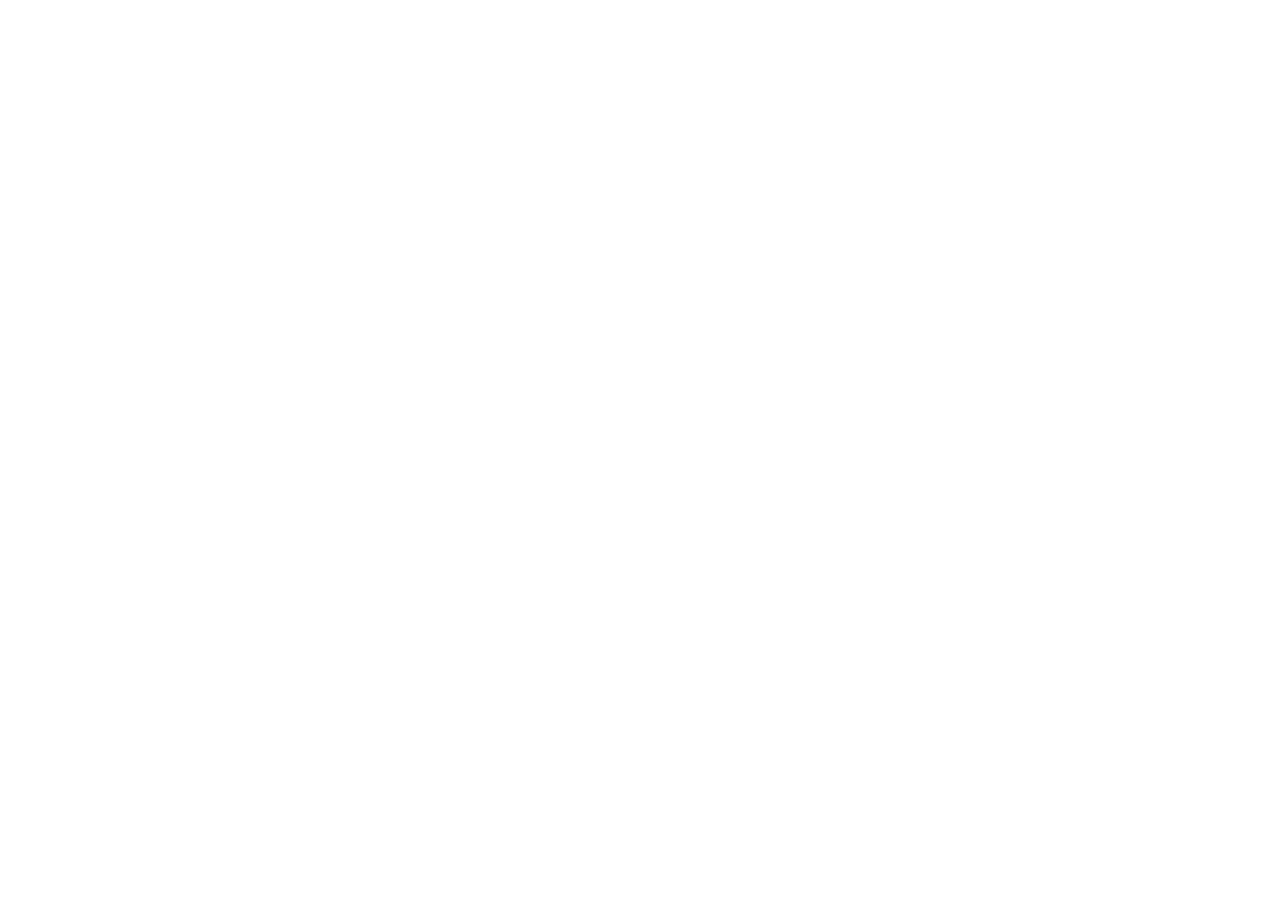
==== index.html @ ac4a97f0 "初始化" ====
<!DOCTYPE html>
<html lang="en">

<head>
    <meta charset="UTF-8">
    <meta name="viewport" content="width=device-width, initial-scale=1.0">
    <meta http-equiv="X-UA-Compatible" content="ie=edge">
    <title>Document</title>
</head>

<body>
</body>

</html>
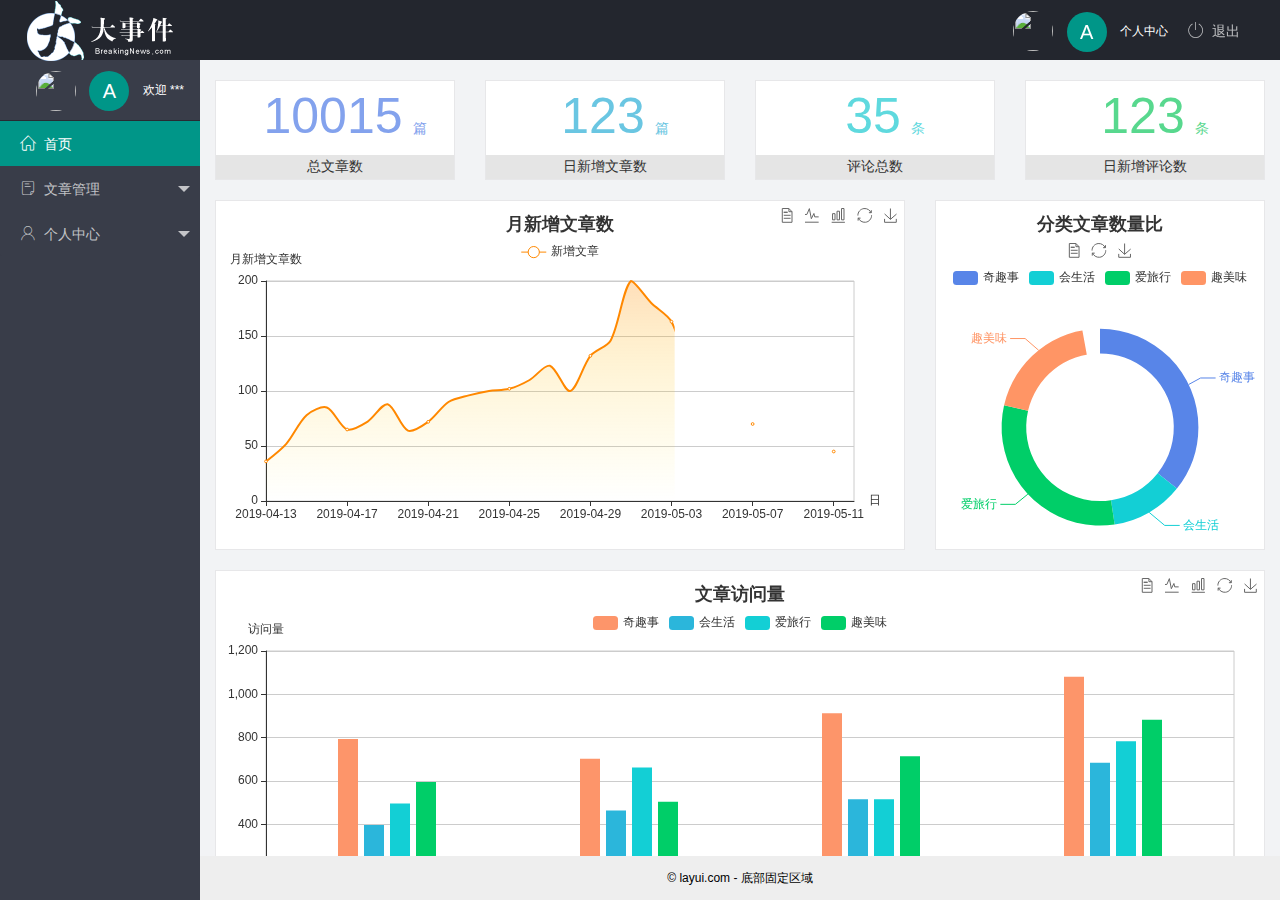
==== commit d8bd7981: "完成了首页开发" ====
--- a/index.html
+++ b/index.html
@@ -6,9 +6,89 @@
     <meta name="viewport" content="width=device-width, initial-scale=1.0">
     <meta http-equiv="X-UA-Compatible" content="ie=edge">
     <title>Document</title>
+    <!-- 导入 layui 的 css 文件 -->
+    <link rel="stylesheet" href="/assets/lib/layui/css/layui.css">
+    <!-- 导入第三方图标库 -->
+    <link rel="stylesheet" href="/assets/fonts/iconfont.css" />
+    <!-- 导入自己的 css 文件 -->
+    <link rel="stylesheet" href="/assets/css/index.css">
 </head>
 
-<body>
+<body class="layui-layout-body">
+    <div class="layui-layout layui-layout-admin">
+        <div class="layui-header">
+            <div class="layui-logo">
+                <img src="/assets/images/logo.png" alt="" />
+            </div>
+            <!-- 头部区域（可配合layui已有的水平导航） -->
+            <ul class="layui-nav layui-layout-right">
+                <li class="layui-nav-item">
+                    <div class="userinfo">
+                        <img src="http://t.cn/RCzsdCq" class="layui-nav-img" />
+                        <span class="text-avatar">A</span>
+                        个人中心
+                    </div>
+                    <dl class="layui-nav-child">
+                        <dd><a href="">基本资料</a></dd>
+                        <dd><a href="">更换头像</a></dd>
+                        <dd><a href="">重置密码</a></dd>
+                    </dl>
+                </li>
+                <li class="layui-nav-item">
+                    <a href="javascript:;" id="btnLogout"><span class="iconfont icon-tuichu"></span>退出</a>
+                </li>
+            </ul>
+        </div>
+        <div class="layui-side layui-bg-black">
+            <div class="layui-side-scroll">
+                <div class="userinfo">
+                    <img src="http://t.cn/RCzsdCq" class="layui-nav-img" />
+                    <span class="text-avatar">A</span>
+                    <span id="welcome">欢迎 ***</span>
+                </div>
+                <!-- 左侧导航区域（可配合layui已有的垂直导航） -->
+                <ul class="layui-nav layui-nav-tree" lay-filter="test" lay-shrink="all">
+                    <li class="layui-nav-item layui-this">
+                        <a class="" href="/home/dashboard.html" target="fm"><span
+                                class="iconfont icon-home"></span>首页</a>
+                    </li>
+                    <li class="layui-nav-item">
+                        <a class="" href="javascript:;"><span class="iconfont icon-16"></span>文章管理</a>
+                        <dl class="layui-nav-child">
+                            <dd><a href="javascript:;"><i class="layui-icon layui-icon-app"></i>文章类别</a> </dd>
+                            <dd><a href="javascript:;"><i class="layui-icon layui-icon-app"></i>文章列表</a> </dd>
+                            <dd><a href="javascript:;"><i class="layui-icon layui-icon-app"></i>发布文章</a> </dd>
+                        </dl>
+                    </li>
+                    <li class="layui-nav-item">
+                        <a href="javascript:;"><span class="iconfont icon-user"></span>个人中心</a>
+                        <dl class="layui-nav-child">
+                            <dd><a href="javascript:;"><i class="layui-icon layui-icon-app"></i>基本资料</a></dd>
+                            <dd><a href="javascript:;"><i class="layui-icon layui-icon-app"></i>更换头像</a></dd>
+                            <dd><a href="javascript:;"><i class="layui-icon layui-icon-app"></i>重置密码</a></dd>
+                        </dl>
+                    </li>
+                </ul>
+            </div>
+        </div>
+        <div class="layui-body">
+            <!-- 内容主体区域 -->
+            <iframe name="fm" src="/home/dashboard.html" frameborder="0"></iframe>
+        </div>
+        <div class="layui-footer">
+            <!-- 底部固定区域 -->
+            © layui.com - 底部固定区域
+        </div>
+    </div>
+
+    <!-- 导入 layui 的JS文件 -->
+    <script src="/assets/lib/layui/layui.all.js"></script>
+    <!-- 导入jquery -->
+    <script src="/assets/lib/jquery.js"></script>
+    <!-- 导入自己封装的baseAPI -->
+    <script src="/assets/js/baseAPI.js"></script>
+    <!-- 导入自己的 js文件 -->
+    <script src="/assets/js/index.js"></script>
 </body>
 
 </html>--- a/assets/lib/layui/css/layui.css
+++ b/assets/lib/layui/css/layui.css
@@ -0,0 +1,2 @@
+/** layui-v2.5.5 MIT License By https://www.layui.com */
+ .layui-inline,img{display:inline-block;vertical-align:middle}h1,h2,h3,h4,h5,h6{font-weight:400}.layui-edge,.layui-header,.layui-inline,.layui-main{position:relative}.layui-body,.layui-edge,.layui-elip{overflow:hidden}.layui-btn,.layui-edge,.layui-inline,img{vertical-align:middle}.layui-btn,.layui-disabled,.layui-icon,.layui-unselect{-moz-user-select:none;-webkit-user-select:none;-ms-user-select:none}.layui-elip,.layui-form-checkbox span,.layui-form-pane .layui-form-label{text-overflow:ellipsis;white-space:nowrap}.layui-breadcrumb,.layui-tree-btnGroup{visibility:hidden}blockquote,body,button,dd,div,dl,dt,form,h1,h2,h3,h4,h5,h6,input,li,ol,p,pre,td,textarea,th,ul{margin:0;padding:0;-webkit-tap-highlight-color:rgba(0,0,0,0)}a:active,a:hover{outline:0}img{border:none}li{list-style:none}table{border-collapse:collapse;border-spacing:0}h4,h5,h6{font-size:100%}button,input,optgroup,option,select,textarea{font-family:inherit;font-size:inherit;font-style:inherit;font-weight:inherit;outline:0}pre{white-space:pre-wrap;white-space:-moz-pre-wrap;white-space:-pre-wrap;white-space:-o-pre-wrap;word-wrap:break-word}body{line-height:24px;font:14px Helvetica Neue,Helvetica,PingFang SC,Tahoma,Arial,sans-serif}hr{height:1px;margin:10px 0;border:0;clear:both}a{color:#333;text-decoration:none}a:hover{color:#777}a cite{font-style:normal;*cursor:pointer}.layui-border-box,.layui-border-box *{box-sizing:border-box}.layui-box,.layui-box *{box-sizing:content-box}.layui-clear{clear:both;*zoom:1}.layui-clear:after{content:'\20';clear:both;*zoom:1;display:block;height:0}.layui-inline{*display:inline;*zoom:1}.layui-edge{display:inline-block;width:0;height:0;border-width:6px;border-style:dashed;border-color:transparent}.layui-edge-top{top:-4px;border-bottom-color:#999;border-bottom-style:solid}.layui-edge-right{border-left-color:#999;border-left-style:solid}.layui-edge-bottom{top:2px;border-top-color:#999;border-top-style:solid}.layui-edge-left{border-right-color:#999;border-right-style:solid}.layui-disabled,.layui-disabled:hover{color:#d2d2d2!important;cursor:not-allowed!important}.layui-circle{border-radius:100%}.layui-show{display:block!important}.layui-hide{display:none!important}@font-face{font-family:layui-icon;src:url(../font/iconfont.eot?v=250);src:url(../font/iconfont.eot?v=250#iefix) format('embedded-opentype'),url(../font/iconfont.woff2?v=250) format('woff2'),url(../font/iconfont.woff?v=250) format('woff'),url(../font/iconfont.ttf?v=250) format('truetype'),url(../font/iconfont.svg?v=250#layui-icon) format('svg')}.layui-icon{font-family:layui-icon!important;font-size:16px;font-style:normal;-webkit-font-smoothing:antialiased;-moz-osx-font-smoothing:grayscale}.layui-icon-reply-fill:before{content:"\e611"}.layui-icon-set-fill:before{content:"\e614"}.layui-icon-menu-fill:before{content:"\e60f"}.layui-icon-search:before{content:"\e615"}.layui-icon-share:before{content:"\e641"}.layui-icon-set-sm:before{content:"\e620"}.layui-icon-engine:before{content:"\e628"}.layui-icon-close:before{content:"\1006"}.layui-icon-close-fill:before{content:"\1007"}.layui-icon-chart-screen:before{content:"\e629"}.layui-icon-star:before{content:"\e600"}.layui-icon-circle-dot:before{content:"\e617"}.layui-icon-chat:before{content:"\e606"}.layui-icon-release:before{content:"\e609"}.layui-icon-list:before{content:"\e60a"}.layui-icon-chart:before{content:"\e62c"}.layui-icon-ok-circle:before{content:"\1005"}.layui-icon-layim-theme:before{content:"\e61b"}.layui-icon-table:before{content:"\e62d"}.layui-icon-right:before{content:"\e602"}.layui-icon-left:before{content:"\e603"}.layui-icon-cart-simple:before{content:"\e698"}.layui-icon-face-cry:before{content:"\e69c"}.layui-icon-face-smile:before{content:"\e6af"}.layui-icon-survey:before{content:"\e6b2"}.layui-icon-tree:before{content:"\e62e"}.layui-icon-upload-circle:before{content:"\e62f"}.layui-icon-add-circle:before{content:"\e61f"}.layui-icon-download-circle:before{content:"\e601"}.layui-icon-templeate-1:before{content:"\e630"}.layui-icon-util:before{content:"\e631"}.layui-icon-face-surprised:before{content:"\e664"}.layui-icon-edit:before{content:"\e642"}.layui-icon-speaker:before{content:"\e645"}.layui-icon-down:before{content:"\e61a"}.layui-icon-file:before{content:"\e621"}.layui-icon-layouts:before{content:"\e632"}.layui-icon-rate-half:before{content:"\e6c9"}.layui-icon-add-circle-fine:before{content:"\e608"}.layui-icon-prev-circle:before{content:"\e633"}.layui-icon-read:before{content:"\e705"}.layui-icon-404:before{content:"\e61c"}.layui-icon-carousel:before{content:"\e634"}.layui-icon-help:before{content:"\e607"}.layui-icon-code-circle:before{content:"\e635"}.layui-icon-water:before{content:"\e636"}.layui-icon-username:before{content:"\e66f"}.layui-icon-find-fill:before{content:"\e670"}.layui-icon-about:before{content:"\e60b"}.layui-icon-location:before{content:"\e715"}.layui-icon-up:before{content:"\e619"}.layui-icon-pause:before{content:"\e651"}.layui-icon-date:before{content:"\e637"}.layui-icon-layim-uploadfile:before{content:"\e61d"}.layui-icon-delete:before{content:"\e640"}.layui-icon-play:before{content:"\e652"}.layui-icon-top:before{content:"\e604"}.layui-icon-friends:before{content:"\e612"}.layui-icon-refresh-3:before{content:"\e9aa"}.layui-icon-ok:before{content:"\e605"}.layui-icon-layer:before{content:"\e638"}.layui-icon-face-smile-fine:before{content:"\e60c"}.layui-icon-dollar:before{content:"\e659"}.layui-icon-group:before{content:"\e613"}.layui-icon-layim-download:before{content:"\e61e"}.layui-icon-picture-fine:before{content:"\e60d"}.layui-icon-link:before{content:"\e64c"}.layui-icon-diamond:before{content:"\e735"}.layui-icon-log:before{content:"\e60e"}.layui-icon-rate-solid:before{content:"\e67a"}.layui-icon-fonts-del:before{content:"\e64f"}.layui-icon-unlink:before{content:"\e64d"}.layui-icon-fonts-clear:before{content:"\e639"}.layui-icon-triangle-r:before{content:"\e623"}.layui-icon-circle:before{content:"\e63f"}.layui-icon-radio:before{content:"\e643"}.layui-icon-align-center:before{content:"\e647"}.layui-icon-align-right:before{content:"\e648"}.layui-icon-align-left:before{content:"\e649"}.layui-icon-loading-1:before{content:"\e63e"}.layui-icon-return:before{content:"\e65c"}.layui-icon-fonts-strong:before{content:"\e62b"}.layui-icon-upload:before{content:"\e67c"}.layui-icon-dialogue:before{content:"\e63a"}.layui-icon-video:before{content:"\e6ed"}.layui-icon-headset:before{content:"\e6fc"}.layui-icon-cellphone-fine:before{content:"\e63b"}.layui-icon-add-1:before{content:"\e654"}.layui-icon-face-smile-b:before{content:"\e650"}.layui-icon-fonts-html:before{content:"\e64b"}.layui-icon-form:before{content:"\e63c"}.layui-icon-cart:before{content:"\e657"}.layui-icon-camera-fill:before{content:"\e65d"}.layui-icon-tabs:before{content:"\e62a"}.layui-icon-fonts-code:before{content:"\e64e"}.layui-icon-fire:before{content:"\e756"}.layui-icon-set:before{content:"\e716"}.layui-icon-fonts-u:before{content:"\e646"}.layui-icon-triangle-d:before{content:"\e625"}.layui-icon-tips:before{content:"\e702"}.layui-icon-picture:before{content:"\e64a"}.layui-icon-more-vertical:before{content:"\e671"}.layui-icon-flag:before{content:"\e66c"}.layui-icon-loading:before{content:"\e63d"}.layui-icon-fonts-i:before{content:"\e644"}.layui-icon-refresh-1:before{content:"\e666"}.layui-icon-rmb:before{content:"\e65e"}.layui-icon-home:before{content:"\e68e"}.layui-icon-user:before{content:"\e770"}.layui-icon-notice:before{content:"\e667"}.layui-icon-login-weibo:before{content:"\e675"}.layui-icon-voice:before{content:"\e688"}.layui-icon-upload-drag:before{content:"\e681"}.layui-icon-login-qq:before{content:"\e676"}.layui-icon-snowflake:before{content:"\e6b1"}.layui-icon-file-b:before{content:"\e655"}.layui-icon-template:before{content:"\e663"}.layui-icon-auz:before{content:"\e672"}.layui-icon-console:before{content:"\e665"}.layui-icon-app:before{content:"\e653"}.layui-icon-prev:before{content:"\e65a"}.layui-icon-website:before{content:"\e7ae"}.layui-icon-next:before{content:"\e65b"}.layui-icon-component:before{content:"\e857"}.layui-icon-more:before{content:"\e65f"}.layui-icon-login-wechat:before{content:"\e677"}.layui-icon-shrink-right:before{content:"\e668"}.layui-icon-spread-left:before{content:"\e66b"}.layui-icon-camera:before{content:"\e660"}.layui-icon-note:before{content:"\e66e"}.layui-icon-refresh:before{content:"\e669"}.layui-icon-female:before{content:"\e661"}.layui-icon-male:before{content:"\e662"}.layui-icon-password:before{content:"\e673"}.layui-icon-senior:before{content:"\e674"}.layui-icon-theme:before{content:"\e66a"}.layui-icon-tread:before{content:"\e6c5"}.layui-icon-praise:before{content:"\e6c6"}.layui-icon-star-fill:before{content:"\e658"}.layui-icon-rate:before{content:"\e67b"}.layui-icon-template-1:before{content:"\e656"}.layui-icon-vercode:before{content:"\e679"}.layui-icon-cellphone:before{content:"\e678"}.layui-icon-screen-full:before{content:"\e622"}.layui-icon-screen-restore:before{content:"\e758"}.layui-icon-cols:before{content:"\e610"}.layui-icon-export:before{content:"\e67d"}.layui-icon-print:before{content:"\e66d"}.layui-icon-slider:before{content:"\e714"}.layui-icon-addition:before{content:"\e624"}.layui-icon-subtraction:before{content:"\e67e"}.layui-icon-service:before{content:"\e626"}.layui-icon-transfer:before{content:"\e691"}.layui-main{width:1140px;margin:0 auto}.layui-header{z-index:1000;height:60px}.layui-header a:hover{transition:all .5s;-webkit-transition:all .5s}.layui-side{position:fixed;left:0;top:0;bottom:0;z-index:999;width:200px;overflow-x:hidden}.layui-side-scroll{position:relative;width:220px;height:100%;overflow-x:hidden}.layui-body{position:absolute;left:200px;right:0;top:0;bottom:0;z-index:998;width:auto;overflow-y:auto;box-sizing:border-box}.layui-layout-body{overflow:hidden}.layui-layout-admin .layui-header{background-color:#23262E}.layui-layout-admin .layui-side{top:60px;width:200px;overflow-x:hidden}.layui-layout-admin .layui-body{position:fixed;top:60px;bottom:44px}.layui-layout-admin .layui-main{width:auto;margin:0 15px}.layui-layout-admin .layui-footer{position:fixed;left:200px;right:0;bottom:0;height:44px;line-height:44px;padding:0 15px;background-color:#eee}.layui-layout-admin .layui-logo{position:absolute;left:0;top:0;width:200px;height:100%;line-height:60px;text-align:center;color:#009688;font-size:16px}.layui-layout-admin .layui-header .layui-nav{background:0 0}.layui-layout-left{position:absolute!important;left:200px;top:0}.layui-layout-right{position:absolute!important;right:0;top:0}.layui-container{position:relative;margin:0 auto;padding:0 15px;box-sizing:border-box}.layui-fluid{position:relative;margin:0 auto;padding:0 15px}.layui-row:after,.layui-row:before{content:'';display:block;clear:both}.layui-col-lg1,.layui-col-lg10,.layui-col-lg11,.layui-col-lg12,.layui-col-lg2,.layui-col-lg3,.layui-col-lg4,.layui-col-lg5,.layui-col-lg6,.layui-col-lg7,.layui-col-lg8,.layui-col-lg9,.layui-col-md1,.layui-col-md10,.layui-col-md11,.layui-col-md12,.layui-col-md2,.layui-col-md3,.layui-col-md4,.layui-col-md5,.layui-col-md6,.layui-col-md7,.layui-col-md8,.layui-col-md9,.layui-col-sm1,.layui-col-sm10,.layui-col-sm11,.layui-col-sm12,.layui-col-sm2,.layui-col-sm3,.layui-col-sm4,.layui-col-sm5,.layui-col-sm6,.layui-col-sm7,.layui-col-sm8,.layui-col-sm9,.layui-col-xs1,.layui-col-xs10,.layui-col-xs11,.layui-col-xs12,.layui-col-xs2,.layui-col-xs3,.layui-col-xs4,.layui-col-xs5,.layui-col-xs6,.layui-col-xs7,.layui-col-xs8,.layui-col-xs9{position:relative;display:block;box-sizing:border-box}.layui-col-xs1,.layui-col-xs10,.layui-col-xs11,.layui-col-xs12,.layui-col-xs2,.layui-col-xs3,.layui-col-xs4,.layui-col-xs5,.layui-col-xs6,.layui-col-xs7,.layui-col-xs8,.layui-col-xs9{float:left}.layui-col-xs1{width:8.33333333%}.layui-col-xs2{width:16.66666667%}.layui-col-xs3{width:25%}.layui-col-xs4{width:33.33333333%}.layui-col-xs5{width:41.66666667%}.layui-col-xs6{width:50%}.layui-col-xs7{width:58.33333333%}.layui-col-xs8{width:66.66666667%}.layui-col-xs9{width:75%}.layui-col-xs10{width:83.33333333%}.layui-col-xs11{width:91.66666667%}.layui-col-xs12{width:100%}.layui-col-xs-offset1{margin-left:8.33333333%}.layui-col-xs-offset2{margin-left:16.66666667%}.layui-col-xs-offset3{margin-left:25%}.layui-col-xs-offset4{margin-left:33.33333333%}.layui-col-xs-offset5{margin-left:41.66666667%}.layui-col-xs-offset6{margin-left:50%}.layui-col-xs-offset7{margin-left:58.33333333%}.layui-col-xs-offset8{margin-left:66.66666667%}.layui-col-xs-offset9{margin-left:75%}.layui-col-xs-offset10{margin-left:83.33333333%}.layui-col-xs-offset11{margin-left:91.66666667%}.layui-col-xs-offset12{margin-left:100%}@media screen and (max-width:768px){.layui-hide-xs{display:none!important}.layui-show-xs-block{display:block!important}.layui-show-xs-inline{display:inline!important}.layui-show-xs-inline-block{display:inline-block!important}}@media screen and (min-width:768px){.layui-container{width:750px}.layui-hide-sm{display:none!important}.layui-show-sm-block{display:block!important}.layui-show-sm-inline{display:inline!important}.layui-show-sm-inline-block{display:inline-block!important}.layui-col-sm1,.layui-col-sm10,.layui-col-sm11,.layui-col-sm12,.layui-col-sm2,.layui-col-sm3,.layui-col-sm4,.layui-col-sm5,.layui-col-sm6,.layui-col-sm7,.layui-col-sm8,.layui-col-sm9{float:left}.layui-col-sm1{width:8.33333333%}.layui-col-sm2{width:16.66666667%}.layui-col-sm3{width:25%}.layui-col-sm4{width:33.33333333%}.layui-col-sm5{width:41.66666667%}.layui-col-sm6{width:50%}.layui-col-sm7{width:58.33333333%}.layui-col-sm8{width:66.66666667%}.layui-col-sm9{width:75%}.layui-col-sm10{width:83.33333333%}.layui-col-sm11{width:91.66666667%}.layui-col-sm12{width:100%}.layui-col-sm-offset1{margin-left:8.33333333%}.layui-col-sm-offset2{margin-left:16.66666667%}.layui-col-sm-offset3{margin-left:25%}.layui-col-sm-offset4{margin-left:33.33333333%}.layui-col-sm-offset5{margin-left:41.66666667%}.layui-col-sm-offset6{margin-left:50%}.layui-col-sm-offset7{margin-left:58.33333333%}.layui-col-sm-offset8{margin-left:66.66666667%}.layui-col-sm-offset9{margin-left:75%}.layui-col-sm-offset10{margin-left:83.33333333%}.layui-col-sm-offset11{margin-left:91.66666667%}.layui-col-sm-offset12{margin-left:100%}}@media screen and (min-width:992px){.layui-container{width:970px}.layui-hide-md{display:none!important}.layui-show-md-block{display:block!important}.layui-show-md-inline{display:inline!important}.layui-show-md-inline-block{display:inline-block!important}.layui-col-md1,.layui-col-md10,.layui-col-md11,.layui-col-md12,.layui-col-md2,.layui-col-md3,.layui-col-md4,.layui-col-md5,.layui-col-md6,.layui-col-md7,.layui-col-md8,.layui-col-md9{float:left}.layui-col-md1{width:8.33333333%}.layui-col-md2{width:16.66666667%}.layui-col-md3{width:25%}.layui-col-md4{width:33.33333333%}.layui-col-md5{width:41.66666667%}.layui-col-md6{width:50%}.layui-col-md7{width:58.33333333%}.layui-col-md8{width:66.66666667%}.layui-col-md9{width:75%}.layui-col-md10{width:83.33333333%}.layui-col-md11{width:91.66666667%}.layui-col-md12{width:100%}.layui-col-md-offset1{margin-left:8.33333333%}.layui-col-md-offset2{margin-left:16.66666667%}.layui-col-md-offset3{margin-left:25%}.layui-col-md-offset4{margin-left:33.33333333%}.layui-col-md-offset5{margin-left:41.66666667%}.layui-col-md-offset6{margin-left:50%}.layui-col-md-offset7{margin-left:58.33333333%}.layui-col-md-offset8{margin-left:66.66666667%}.layui-col-md-offset9{margin-left:75%}.layui-col-md-offset10{margin-left:83.33333333%}.layui-col-md-offset11{margin-left:91.66666667%}.layui-col-md-offset12{margin-left:100%}}@media screen and (min-width:1200px){.layui-container{width:1170px}.layui-hide-lg{display:none!important}.layui-show-lg-block{display:block!important}.layui-show-lg-inline{display:inline!important}.layui-show-lg-inline-block{display:inline-block!important}.layui-col-lg1,.layui-col-lg10,.layui-col-lg11,.layui-col-lg12,.layui-col-lg2,.layui-col-lg3,.layui-col-lg4,.layui-col-lg5,.layui-col-lg6,.layui-col-lg7,.layui-col-lg8,.layui-col-lg9{float:left}.layui-col-lg1{width:8.33333333%}.layui-col-lg2{width:16.66666667%}.layui-col-lg3{width:25%}.layui-col-lg4{width:33.33333333%}.layui-col-lg5{width:41.66666667%}.layui-col-lg6{width:50%}.layui-col-lg7{width:58.33333333%}.layui-col-lg8{width:66.66666667%}.layui-col-lg9{width:75%}.layui-col-lg10{width:83.33333333%}.layui-col-lg11{width:91.66666667%}.layui-col-lg12{width:100%}.layui-col-lg-offset1{margin-left:8.33333333%}.layui-col-lg-offset2{margin-left:16.66666667%}.layui-col-lg-offset3{margin-left:25%}.layui-col-lg-offset4{margin-left:33.33333333%}.layui-col-lg-offset5{margin-left:41.66666667%}.layui-col-lg-offset6{margin-left:50%}.layui-col-lg-offset7{margin-left:58.33333333%}.layui-col-lg-offset8{margin-left:66.66666667%}.layui-col-lg-offset9{margin-left:75%}.layui-col-lg-offset10{margin-left:83.33333333%}.layui-col-lg-offset11{margin-left:91.66666667%}.layui-col-lg-offset12{margin-left:100%}}.layui-col-space1{margin:-.5px}.layui-col-space1>*{padding:.5px}.layui-col-space3{margin:-1.5px}.layui-col-space3>*{padding:1.5px}.layui-col-space5{margin:-2.5px}.layui-col-space5>*{padding:2.5px}.layui-col-space8{margin:-3.5px}.layui-col-space8>*{padding:3.5px}.layui-col-space10{margin:-5px}.layui-col-space10>*{padding:5px}.layui-col-space12{margin:-6px}.layui-col-space12>*{padding:6px}.layui-col-space15{margin:-7.5px}.layui-col-space15>*{padding:7.5px}.layui-col-space18{margin:-9px}.layui-col-space18>*{padding:9px}.layui-col-space20{margin:-10px}.layui-col-space20>*{padding:10px}.layui-col-space22{margin:-11px}.layui-col-space22>*{padding:11px}.layui-col-space25{margin:-12.5px}.layui-col-space25>*{padding:12.5px}.layui-col-space30{margin:-15px}.layui-col-space30>*{padding:15px}.layui-btn,.layui-input,.layui-select,.layui-textarea,.layui-upload-button{outline:0;-webkit-appearance:none;transition:all .3s;-webkit-transition:all .3s;box-sizing:border-box}.layui-elem-quote{margin-bottom:10px;padding:15px;line-height:22px;border-left:5px solid #009688;border-radius:0 2px 2px 0;background-color:#f2f2f2}.layui-quote-nm{border-style:solid;border-width:1px 1px 1px 5px;background:0 0}.layui-elem-field{margin-bottom:10px;padding:0;border-width:1px;border-style:solid}.layui-elem-field legend{margin-left:20px;padding:0 10px;font-size:20px;font-weight:300}.layui-field-title{margin:10px 0 20px;border-width:1px 0 0}.layui-field-box{padding:10px 15px}.layui-field-title .layui-field-box{padding:10px 0}.layui-progress{position:relative;height:6px;border-radius:20px;background-color:#e2e2e2}.layui-progress-bar{position:absolute;left:0;top:0;width:0;max-width:100%;height:6px;border-radius:20px;text-align:right;background-color:#5FB878;transition:all .3s;-webkit-transition:all .3s}.layui-progress-big,.layui-progress-big .layui-progress-bar{height:18px;line-height:18px}.layui-progress-text{position:relative;top:-20px;line-height:18px;font-size:12px;color:#666}.layui-progress-big .layui-progress-text{position:static;padding:0 10px;color:#fff}.layui-collapse{border-width:1px;border-style:solid;border-radius:2px}.layui-colla-content,.layui-colla-item{border-top-width:1px;border-top-style:solid}.layui-colla-item:first-child{border-top:none}.layui-colla-title{position:relative;height:42px;line-height:42px;padding:0 15px 0 35px;color:#333;background-color:#f2f2f2;cursor:pointer;font-size:14px;overflow:hidden}.layui-colla-content{display:none;padding:10px 15px;line-height:22px;color:#666}.layui-colla-icon{position:absolute;left:15px;top:0;font-size:14px}.layui-card{margin-bottom:15px;border-radius:2px;background-color:#fff;box-shadow:0 1px 2px 0 rgba(0,0,0,.05)}.layui-card:last-child{margin-bottom:0}.layui-card-header{position:relative;height:42px;line-height:42px;padding:0 15px;border-bottom:1px solid #f6f6f6;color:#333;border-radius:2px 2px 0 0;font-size:14px}.layui-bg-black,.layui-bg-blue,.layui-bg-cyan,.layui-bg-green,.layui-bg-orange,.layui-bg-red{color:#fff!important}.layui-card-body{position:relative;padding:10px 15px;line-height:24px}.layui-card-body[pad15]{padding:15px}.layui-card-body[pad20]{padding:20px}.layui-card-body .layui-table{margin:5px 0}.layui-card .layui-tab{margin:0}.layui-panel-window{position:relative;padding:15px;border-radius:0;border-top:5px solid #E6E6E6;background-color:#fff}.layui-auxiliar-moving{position:fixed;left:0;right:0;top:0;bottom:0;width:100%;height:100%;background:0 0;z-index:9999999999}.layui-form-label,.layui-form-mid,.layui-form-select,.layui-input-block,.layui-input-inline,.layui-textarea{position:relative}.layui-bg-red{background-color:#FF5722!important}.layui-bg-orange{background-color:#FFB800!important}.layui-bg-green{background-color:#009688!important}.layui-bg-cyan{background-color:#2F4056!important}.layui-bg-blue{background-color:#1E9FFF!important}.layui-bg-black{background-color:#393D49!important}.layui-bg-gray{background-color:#eee!important;color:#666!important}.layui-badge-rim,.layui-colla-content,.layui-colla-item,.layui-collapse,.layui-elem-field,.layui-form-pane .layui-form-item[pane],.layui-form-pane .layui-form-label,.layui-input,.layui-layedit,.layui-layedit-tool,.layui-quote-nm,.layui-select,.layui-tab-bar,.layui-tab-card,.layui-tab-title,.layui-tab-title .layui-this:after,.layui-textarea{border-color:#e6e6e6}.layui-timeline-item:before,hr{background-color:#e6e6e6}.layui-text{line-height:22px;font-size:14px;color:#666}.layui-text h1,.layui-text h2,.layui-text h3{font-weight:500;color:#333}.layui-text h1{font-size:30px}.layui-text h2{font-size:24px}.layui-text h3{font-size:18px}.layui-text a:not(.layui-btn){color:#01AAED}.layui-text a:not(.layui-btn):hover{text-decoration:underline}.layui-text ul{padding:5px 0 5px 15px}.layui-text ul li{margin-top:5px;list-style-type:disc}.layui-text em,.layui-word-aux{color:#999!important;padding:0 5px!important}.layui-btn{display:inline-block;height:38px;line-height:38px;padding:0 18px;background-color:#009688;color:#fff;white-space:nowrap;text-align:center;font-size:14px;border:none;border-radius:2px;cursor:pointer}.layui-btn:hover{opacity:.8;filter:alpha(opacity=80);color:#fff}.layui-btn:active{opacity:1;filter:alpha(opacity=100)}.layui-btn+.layui-btn{margin-left:10px}.layui-btn-container{font-size:0}.layui-btn-container .layui-btn{margin-right:10px;margin-bottom:10px}.layui-btn-container .layui-btn+.layui-btn{margin-left:0}.layui-table .layui-btn-container .layui-btn{margin-bottom:9px}.layui-btn-radius{border-radius:100px}.layui-btn .layui-icon{margin-right:3px;font-size:18px;vertical-align:bottom;vertical-align:middle\9}.layui-btn-primary{border:1px solid #C9C9C9;background-color:#fff;color:#555}.layui-btn-primary:hover{border-color:#009688;color:#333}.layui-btn-normal{background-color:#1E9FFF}.layui-btn-warm{background-color:#FFB800}.layui-btn-danger{background-color:#FF5722}.layui-btn-checked{background-color:#5FB878}.layui-btn-disabled,.layui-btn-disabled:active,.layui-btn-disabled:hover{border:1px solid #e6e6e6;background-color:#FBFBFB;color:#C9C9C9;cursor:not-allowed;opacity:1}.layui-btn-lg{height:44px;line-height:44px;padding:0 25px;font-size:16px}.layui-btn-sm{height:30px;line-height:30px;padding:0 10px;font-size:12px}.layui-btn-sm i{font-size:16px!important}.layui-btn-xs{height:22px;line-height:22px;padding:0 5px;font-size:12px}.layui-btn-xs i{font-size:14px!important}.layui-btn-group{display:inline-block;vertical-align:middle;font-size:0}.layui-btn-group .layui-btn{margin-left:0!important;margin-right:0!important;border-left:1px solid rgba(255,255,255,.5);border-radius:0}.layui-btn-group .layui-btn-primary{border-left:none}.layui-btn-group .layui-btn-primary:hover{border-color:#C9C9C9;color:#009688}.layui-btn-group .layui-btn:first-child{border-left:none;border-radius:2px 0 0 2px}.layui-btn-group .layui-btn-primary:first-child{border-left:1px solid #c9c9c9}.layui-btn-group .layui-btn:last-child{border-radius:0 2px 2px 0}.layui-btn-group .layui-btn+.layui-btn{margin-left:0}.layui-btn-group+.layui-btn-group{margin-left:10px}.layui-btn-fluid{width:100%}.layui-input,.layui-select,.layui-textarea{height:38px;line-height:1.3;line-height:38px\9;border-width:1px;border-style:solid;background-color:#fff;border-radius:2px}.layui-input::-webkit-input-placeholder,.layui-select::-webkit-input-placeholder,.layui-textarea::-webkit-input-placeholder{line-height:1.3}.layui-input,.layui-textarea{display:block;width:100%;padding-left:10px}.layui-input:hover,.layui-textarea:hover{border-color:#D2D2D2!important}.layui-input:focus,.layui-textarea:focus{border-color:#C9C9C9!important}.layui-textarea{min-height:100px;height:auto;line-height:20px;padding:6px 10px;resize:vertical}.layui-select{padding:0 10px}.layui-form input[type=checkbox],.layui-form input[type=radio],.layui-form select{display:none}.layui-form [lay-ignore]{display:initial}.layui-form-item{margin-bottom:15px;clear:both;*zoom:1}.layui-form-item:after{content:'\20';clear:both;*zoom:1;display:block;height:0}.layui-form-label{float:left;display:block;padding:9px 15px;width:80px;font-weight:400;line-height:20px;text-align:right}.layui-form-label-col{display:block;float:none;padding:9px 0;line-height:20px;text-align:left}.layui-form-item .layui-inline{margin-bottom:5px;margin-right:10px}.layui-input-block{margin-left:110px;min-height:36px}.layui-input-inline{display:inline-block;vertical-align:middle}.layui-form-item .layui-input-inline{float:left;width:190px;margin-right:10px}.layui-form-text .layui-input-inline{width:auto}.layui-form-mid{float:left;display:block;padding:9px 0!important;line-height:20px;margin-right:10px}.layui-form-danger+.layui-form-select .layui-input,.layui-form-danger:focus{border-color:#FF5722!important}.layui-form-select .layui-input{padding-right:30px;cursor:pointer}.layui-form-select .layui-edge{position:absolute;right:10px;top:50%;margin-top:-3px;cursor:pointer;border-width:6px;border-top-color:#c2c2c2;border-top-style:solid;transition:all .3s;-webkit-transition:all .3s}.layui-form-select dl{display:none;position:absolute;left:0;top:42px;padding:5px 0;z-index:899;min-width:100%;border:1px solid #d2d2d2;max-height:300px;overflow-y:auto;background-color:#fff;border-radius:2px;box-shadow:0 2px 4px rgba(0,0,0,.12);box-sizing:border-box}.layui-form-select dl dd,.layui-form-select dl dt{padding:0 10px;line-height:36px;white-space:nowrap;overflow:hidden;text-overflow:ellipsis}.layui-form-select dl dt{font-size:12px;color:#999}.layui-form-select dl dd{cursor:pointer}.layui-form-select dl dd:hover{background-color:#f2f2f2;-webkit-transition:.5s all;transition:.5s all}.layui-form-select .layui-select-group dd{padding-left:20px}.layui-form-select dl dd.layui-select-tips{padding-left:10px!important;color:#999}.layui-form-select dl dd.layui-this{background-color:#5FB878;color:#fff}.layui-form-checkbox,.layui-form-select dl dd.layui-disabled{background-color:#fff}.layui-form-selected dl{display:block}.layui-form-checkbox,.layui-form-checkbox *,.layui-form-switch{display:inline-block;vertical-align:middle}.layui-form-selected .layui-edge{margin-top:-9px;-webkit-transform:rotate(180deg);transform:rotate(180deg);margin-top:-3px\9}:root .layui-form-selected .layui-edge{margin-top:-9px\0/IE9}.layui-form-selectup dl{top:auto;bottom:42px}.layui-select-none{margin:5px 0;text-align:center;color:#999}.layui-select-disabled .layui-disabled{border-color:#eee!important}.layui-select-disabled .layui-edge{border-top-color:#d2d2d2}.layui-form-checkbox{position:relative;height:30px;line-height:30px;margin-right:10px;padding-right:30px;cursor:pointer;font-size:0;-webkit-transition:.1s linear;transition:.1s linear;box-sizing:border-box}.layui-form-checkbox span{padding:0 10px;height:100%;font-size:14px;border-radius:2px 0 0 2px;background-color:#d2d2d2;color:#fff;overflow:hidden}.layui-form-checkbox:hover span{background-color:#c2c2c2}.layui-form-checkbox i{position:absolute;right:0;top:0;width:30px;height:28px;border:1px solid #d2d2d2;border-left:none;border-radius:0 2px 2px 0;color:#fff;font-size:20px;text-align:center}.layui-form-checkbox:hover i{border-color:#c2c2c2;color:#c2c2c2}.layui-form-checked,.layui-form-checked:hover{border-color:#5FB878}.layui-form-checked span,.layui-form-checked:hover span{background-color:#5FB878}.layui-form-checked i,.layui-form-checked:hover i{color:#5FB878}.layui-form-item .layui-form-checkbox{margin-top:4px}.layui-form-checkbox[lay-skin=primary]{height:auto!important;line-height:normal!important;min-width:18px;min-height:18px;border:none!important;margin-right:0;padding-left:28px;padding-right:0;background:0 0}.layui-form-checkbox[lay-skin=primary] span{padding-left:0;padding-right:15px;line-height:18px;background:0 0;color:#666}.layui-form-checkbox[lay-skin=primary] i{right:auto;left:0;width:16px;height:16px;line-height:16px;border:1px solid #d2d2d2;font-size:12px;border-radius:2px;background-color:#fff;-webkit-transition:.1s linear;transition:.1s linear}.layui-form-checkbox[lay-skin=primary]:hover i{border-color:#5FB878;color:#fff}.layui-form-checked[lay-skin=primary] i{border-color:#5FB878!important;background-color:#5FB878;color:#fff}.layui-checkbox-disbaled[lay-skin=primary] span{background:0 0!important;color:#c2c2c2}.layui-checkbox-disbaled[lay-skin=primary]:hover i{border-color:#d2d2d2}.layui-form-item .layui-form-checkbox[lay-skin=primary]{margin-top:10px}.layui-form-switch{position:relative;height:22px;line-height:22px;min-width:35px;padding:0 5px;margin-top:8px;border:1px solid #d2d2d2;border-radius:20px;cursor:pointer;background-color:#fff;-webkit-transition:.1s linear;transition:.1s linear}.layui-form-switch i{position:absolute;left:5px;top:3px;width:16px;height:16px;border-radius:20px;background-color:#d2d2d2;-webkit-transition:.1s linear;transition:.1s linear}.layui-form-switch em{position:relative;top:0;width:25px;margin-left:21px;padding:0!important;text-align:center!important;color:#999!important;font-style:normal!important;font-size:12px}.layui-form-onswitch{border-color:#5FB878;background-color:#5FB878}.layui-checkbox-disbaled,.layui-checkbox-disbaled i{border-color:#e2e2e2!important}.layui-form-onswitch i{left:100%;margin-left:-21px;background-color:#fff}.layui-form-onswitch em{margin-left:5px;margin-right:21px;color:#fff!important}.layui-checkbox-disbaled span{background-color:#e2e2e2!important}.layui-checkbox-disbaled:hover i{color:#fff!important}[lay-radio]{display:none}.layui-form-radio,.layui-form-radio *{display:inline-block;vertical-align:middle}.layui-form-radio{line-height:28px;margin:6px 10px 0 0;padding-right:10px;cursor:pointer;font-size:0}.layui-form-radio *{font-size:14px}.layui-form-radio>i{margin-right:8px;font-size:22px;color:#c2c2c2}.layui-form-radio>i:hover,.layui-form-radioed>i{color:#5FB878}.layui-radio-disbaled>i{color:#e2e2e2!important}.layui-form-pane .layui-form-label{width:110px;padding:8px 15px;height:38px;line-height:20px;border-width:1px;border-style:solid;border-radius:2px 0 0 2px;text-align:center;background-color:#FBFBFB;overflow:hidden;box-sizing:border-box}.layui-form-pane .layui-input-inline{margin-left:-1px}.layui-form-pane .layui-input-block{margin-left:110px;left:-1px}.layui-form-pane .layui-input{border-radius:0 2px 2px 0}.layui-form-pane .layui-form-text .layui-form-label{float:none;width:100%;border-radius:2px;box-sizing:border-box;text-align:left}.layui-form-pane .layui-form-text .layui-input-inline{display:block;margin:0;top:-1px;clear:both}.layui-form-pane .layui-form-text .layui-input-block{margin:0;left:0;top:-1px}.layui-form-pane .layui-form-text .layui-textarea{min-height:100px;border-radius:0 0 2px 2px}.layui-form-pane .layui-form-checkbox{margin:4px 0 4px 10px}.layui-form-pane .layui-form-radio,.layui-form-pane .layui-form-switch{margin-top:6px;margin-left:10px}.layui-form-pane .layui-form-item[pane]{position:relative;border-width:1px;border-style:solid}.layui-form-pane .layui-form-item[pane] .layui-form-label{position:absolute;left:0;top:0;height:100%;border-width:0 1px 0 0}.layui-form-pane .layui-form-item[pane] .layui-input-inline{margin-left:110px}@media screen and (max-width:450px){.layui-form-item .layui-form-label{text-overflow:ellipsis;overflow:hidden;white-space:nowrap}.layui-form-item .layui-inline{display:block;margin-right:0;margin-bottom:20px;clear:both}.layui-form-item .layui-inline:after{content:'\20';clear:both;display:block;height:0}.layui-form-item .layui-input-inline{display:block;float:none;left:-3px;width:auto;margin:0 0 10px 112px}.layui-form-item .layui-input-inline+.layui-form-mid{margin-left:110px;top:-5px;padding:0}.layui-form-item .layui-form-checkbox{margin-right:5px;margin-bottom:5px}}.layui-layedit{border-width:1px;border-style:solid;border-radius:2px}.layui-layedit-tool{padding:3px 5px;border-bottom-width:1px;border-bottom-style:solid;font-size:0}.layedit-tool-fixed{position:fixed;top:0;border-top:1px solid #e2e2e2}.layui-layedit-tool .layedit-tool-mid,.layui-layedit-tool .layui-icon{display:inline-block;vertical-align:middle;text-align:center;font-size:14px}.layui-layedit-tool .layui-icon{position:relative;width:32px;height:30px;line-height:30px;margin:3px 5px;color:#777;cursor:pointer;border-radius:2px}.layui-layedit-tool .layui-icon:hover{color:#393D49}.layui-layedit-tool .layui-icon:active{color:#000}.layui-layedit-tool .layedit-tool-active{background-color:#e2e2e2;color:#000}.layui-layedit-tool .layui-disabled,.layui-layedit-tool .layui-disabled:hover{color:#d2d2d2;cursor:not-allowed}.layui-layedit-tool .layedit-tool-mid{width:1px;height:18px;margin:0 10px;background-color:#d2d2d2}.layedit-tool-html{width:50px!important;font-size:30px!important}.layedit-tool-b,.layedit-tool-code,.layedit-tool-help{font-size:16px!important}.layedit-tool-d,.layedit-tool-face,.layedit-tool-image,.layedit-tool-unlink{font-size:18px!important}.layedit-tool-image input{position:absolute;font-size:0;left:0;top:0;width:100%;height:100%;opacity:.01;filter:Alpha(opacity=1);cursor:pointer}.layui-layedit-iframe iframe{display:block;width:100%}#LAY_layedit_code{overflow:hidden}.layui-laypage{display:inline-block;*display:inline;*zoom:1;vertical-align:middle;margin:10px 0;font-size:0}.layui-laypage>a:first-child,.layui-laypage>a:first-child em{border-radius:2px 0 0 2px}.layui-laypage>a:last-child,.layui-laypage>a:last-child em{border-radius:0 2px 2px 0}.layui-laypage>:first-child{margin-left:0!important}.layui-laypage>:last-child{margin-right:0!important}.layui-laypage a,.layui-laypage button,.layui-laypage input,.layui-laypage select,.layui-laypage span{border:1px solid #e2e2e2}.layui-laypage a,.layui-laypage span{display:inline-block;*display:inline;*zoom:1;vertical-align:middle;padding:0 15px;height:28px;line-height:28px;margin:0 -1px 5px 0;background-color:#fff;color:#333;font-size:12px}.layui-flow-more a *,.layui-laypage input,.layui-table-view select[lay-ignore]{display:inline-block}.layui-laypage a:hover{color:#009688}.layui-laypage em{font-style:normal}.layui-laypage .layui-laypage-spr{color:#999;font-weight:700}.layui-laypage a{text-decoration:none}.layui-laypage .layui-laypage-curr{position:relative}.layui-laypage .layui-laypage-curr em{position:relative;color:#fff}.layui-laypage .layui-laypage-curr .layui-laypage-em{position:absolute;left:-1px;top:-1px;padding:1px;width:100%;height:100%;background-color:#009688}.layui-laypage-em{border-radius:2px}.layui-laypage-next em,.layui-laypage-prev em{font-family:Sim sun;font-size:16px}.layui-laypage .layui-laypage-count,.layui-laypage .layui-laypage-limits,.layui-laypage .layui-laypage-refresh,.layui-laypage .layui-laypage-skip{margin-left:10px;margin-right:10px;padding:0;border:none}.layui-laypage .layui-laypage-limits,.layui-laypage .layui-laypage-refresh{vertical-align:top}.layui-laypage .layui-laypage-refresh i{font-size:18px;cursor:pointer}.layui-laypage select{height:22px;padding:3px;border-radius:2px;cursor:pointer}.layui-laypage .layui-laypage-skip{height:30px;line-height:30px;color:#999}.layui-laypage button,.layui-laypage input{height:30px;line-height:30px;border-radius:2px;vertical-align:top;background-color:#fff;box-sizing:border-box}.layui-laypage input{width:40px;margin:0 10px;padding:0 3px;text-align:center}.layui-laypage input:focus,.layui-laypage select:focus{border-color:#009688!important}.layui-laypage button{margin-left:10px;padding:0 10px;cursor:pointer}.layui-table,.layui-table-view{margin:10px 0}.layui-flow-more{margin:10px 0;text-align:center;color:#999;font-size:14px}.layui-flow-more a{height:32px;line-height:32px}.layui-flow-more a *{vertical-align:top}.layui-flow-more a cite{padding:0 20px;border-radius:3px;background-color:#eee;color:#333;font-style:normal}.layui-flow-more a cite:hover{opacity:.8}.layui-flow-more a i{font-size:30px;color:#737383}.layui-table{width:100%;background-color:#fff;color:#666}.layui-table tr{transition:all .3s;-webkit-transition:all .3s}.layui-table th{text-align:left;font-weight:400}.layui-table tbody tr:hover,.layui-table thead tr,.layui-table-click,.layui-table-header,.layui-table-hover,.layui-table-mend,.layui-table-patch,.layui-table-tool,.layui-table-total,.layui-table-total tr,.layui-table[lay-even] tr:nth-child(even){background-color:#f2f2f2}.layui-table td,.layui-table th,.layui-table-col-set,.layui-table-fixed-r,.layui-table-grid-down,.layui-table-header,.layui-table-page,.layui-table-tips-main,.layui-table-tool,.layui-table-total,.layui-table-view,.layui-table[lay-skin=line],.layui-table[lay-skin=row]{border-width:1px;border-style:solid;border-color:#e6e6e6}.layui-table td,.layui-table th{position:relative;padding:9px 15px;min-height:20px;line-height:20px;font-size:14px}.layui-table[lay-skin=line] td,.layui-table[lay-skin=line] th{border-width:0 0 1px}.layui-table[lay-skin=row] td,.layui-table[lay-skin=row] th{border-width:0 1px 0 0}.layui-table[lay-skin=nob] td,.layui-table[lay-skin=nob] th{border:none}.layui-table img{max-width:100px}.layui-table[lay-size=lg] td,.layui-table[lay-size=lg] th{padding:15px 30px}.layui-table-view .layui-table[lay-size=lg] .layui-table-cell{height:40px;line-height:40px}.layui-table[lay-size=sm] td,.layui-table[lay-size=sm] th{font-size:12px;padding:5px 10px}.layui-table-view .layui-table[lay-size=sm] .layui-table-cell{height:20px;line-height:20px}.layui-table[lay-data]{display:none}.layui-table-box{position:relative;overflow:hidden}.layui-table-view .layui-table{position:relative;width:auto;margin:0}.layui-table-view .layui-table[lay-skin=line]{border-width:0 1px 0 0}.layui-table-view .layui-table[lay-skin=row]{border-width:0 0 1px}.layui-table-view .layui-table td,.layui-table-view .layui-table th{padding:5px 0;border-top:none;border-left:none}.layui-table-view .layui-table th.layui-unselect .layui-table-cell span{cursor:pointer}.layui-table-view .layui-table td{cursor:default}.layui-table-view .layui-table td[data-edit=text]{cursor:text}.layui-table-view .layui-form-checkbox[lay-skin=primary] i{width:18px;height:18px}.layui-table-view .layui-form-radio{line-height:0;padding:0}.layui-table-view .layui-form-radio>i{margin:0;font-size:20px}.layui-table-init{position:absolute;left:0;top:0;width:100%;height:100%;text-align:center;z-index:110}.layui-table-init .layui-icon{position:absolute;left:50%;top:50%;margin:-15px 0 0 -15px;font-size:30px;color:#c2c2c2}.layui-table-header{border-width:0 0 1px;overflow:hidden}.layui-table-header .layui-table{margin-bottom:-1px}.layui-table-tool .layui-inline[lay-event]{position:relative;width:26px;height:26px;padding:5px;line-height:16px;margin-right:10px;text-align:center;color:#333;border:1px solid #ccc;cursor:pointer;-webkit-transition:.5s all;transition:.5s all}.layui-table-tool .layui-inline[lay-event]:hover{border:1px solid #999}.layui-table-tool-temp{padding-right:120px}.layui-table-tool-self{position:absolute;right:17px;top:10px}.layui-table-tool .layui-table-tool-self .layui-inline[lay-event]{margin:0 0 0 10px}.layui-table-tool-panel{position:absolute;top:29px;left:-1px;padding:5px 0;min-width:150px;min-height:40px;border:1px solid #d2d2d2;text-align:left;overflow-y:auto;background-color:#fff;box-shadow:0 2px 4px rgba(0,0,0,.12)}.layui-table-cell,.layui-table-tool-panel li{overflow:hidden;text-overflow:ellipsis;white-space:nowrap}.layui-table-tool-panel li{padding:0 10px;line-height:30px;-webkit-transition:.5s all;transition:.5s all}.layui-table-tool-panel li .layui-form-checkbox[lay-skin=primary]{width:100%;padding-left:28px}.layui-table-tool-panel li:hover{background-color:#f2f2f2}.layui-table-tool-panel li .layui-form-checkbox[lay-skin=primary] i{position:absolute;left:0;top:0}.layui-table-tool-panel li .layui-form-checkbox[lay-skin=primary] span{padding:0}.layui-table-tool .layui-table-tool-self .layui-table-tool-panel{left:auto;right:-1px}.layui-table-col-set{position:absolute;right:0;top:0;width:20px;height:100%;border-width:0 0 0 1px;background-color:#fff}.layui-table-sort{width:10px;height:20px;margin-left:5px;cursor:pointer!important}.layui-table-sort .layui-edge{position:absolute;left:5px;border-width:5px}.layui-table-sort .layui-table-sort-asc{top:3px;border-top:none;border-bottom-style:solid;border-bottom-color:#b2b2b2}.layui-table-sort .layui-table-sort-asc:hover{border-bottom-color:#666}.layui-table-sort .layui-table-sort-desc{bottom:5px;border-bottom:none;border-top-style:solid;border-top-color:#b2b2b2}.layui-table-sort .layui-table-sort-desc:hover{border-top-color:#666}.layui-table-sort[lay-sort=asc] .layui-table-sort-asc{border-bottom-color:#000}.layui-table-sort[lay-sort=desc] .layui-table-sort-desc{border-top-color:#000}.layui-table-cell{height:28px;line-height:28px;padding:0 15px;position:relative;box-sizing:border-box}.layui-table-cell .layui-form-checkbox[lay-skin=primary]{top:-1px;padding:0}.layui-table-cell .layui-table-link{color:#01AAED}.laytable-cell-checkbox,.laytable-cell-numbers,.laytable-cell-radio,.laytable-cell-space{padding:0;text-align:center}.layui-table-body{position:relative;overflow:auto;margin-right:-1px;margin-bottom:-1px}.layui-table-body .layui-none{line-height:26px;padding:15px;text-align:center;color:#999}.layui-table-fixed{position:absolute;left:0;top:0;z-index:101}.layui-table-fixed .layui-table-body{overflow:hidden}.layui-table-fixed-l{box-shadow:0 -1px 8px rgba(0,0,0,.08)}.layui-table-fixed-r{left:auto;right:-1px;border-width:0 0 0 1px;box-shadow:-1px 0 8px rgba(0,0,0,.08)}.layui-table-fixed-r .layui-table-header{position:relative;overflow:visible}.layui-table-mend{position:absolute;right:-49px;top:0;height:100%;width:50px}.layui-table-tool{position:relative;z-index:890;width:100%;min-height:50px;line-height:30px;padding:10px 15px;border-width:0 0 1px}.layui-table-tool .layui-btn-container{margin-bottom:-10px}.layui-table-page,.layui-table-total{border-width:1px 0 0;margin-bottom:-1px;overflow:hidden}.layui-table-page{position:relative;width:100%;padding:7px 7px 0;height:41px;font-size:12px;white-space:nowrap}.layui-table-page>div{height:26px}.layui-table-page .layui-laypage{margin:0}.layui-table-page .layui-laypage a,.layui-table-page .layui-laypage span{height:26px;line-height:26px;margin-bottom:10px;border:none;background:0 0}.layui-table-page .layui-laypage a,.layui-table-page .layui-laypage span.layui-laypage-curr{padding:0 12px}.layui-table-page .layui-laypage span{margin-left:0;padding:0}.layui-table-page .layui-laypage .layui-laypage-prev{margin-left:-7px!important}.layui-table-page .layui-laypage .layui-laypage-curr .layui-laypage-em{left:0;top:0;padding:0}.layui-table-page .layui-laypage button,.layui-table-page .layui-laypage input{height:26px;line-height:26px}.layui-table-page .layui-laypage input{width:40px}.layui-table-page .layui-laypage button{padding:0 10px}.layui-table-page select{height:18px}.layui-table-patch .layui-table-cell{padding:0;width:30px}.layui-table-edit{position:absolute;left:0;top:0;width:100%;height:100%;padding:0 14px 1px;border-radius:0;box-shadow:1px 1px 20px rgba(0,0,0,.15)}.layui-table-edit:focus{border-color:#5FB878!important}select.layui-table-edit{padding:0 0 0 10px;border-color:#C9C9C9}.layui-table-view .layui-form-checkbox,.layui-table-view .layui-form-radio,.layui-table-view .layui-form-switch{top:0;margin:0;box-sizing:content-box}.layui-table-view .layui-form-checkbox{top:-1px;height:26px;line-height:26px}.layui-table-view .layui-form-checkbox i{height:26px}.layui-table-grid .layui-table-cell{overflow:visible}.layui-table-grid-down{position:absolute;top:0;right:0;width:26px;height:100%;padding:5px 0;border-width:0 0 0 1px;text-align:center;background-color:#fff;color:#999;cursor:pointer}.layui-table-grid-down .layui-icon{position:absolute;top:50%;left:50%;margin:-8px 0 0 -8px}.layui-table-grid-down:hover{background-color:#fbfbfb}body .layui-table-tips .layui-layer-content{background:0 0;padding:0;box-shadow:0 1px 6px rgba(0,0,0,.12)}.layui-table-tips-main{margin:-44px 0 0 -1px;max-height:150px;padding:8px 15px;font-size:14px;overflow-y:scroll;background-color:#fff;color:#666}.layui-table-tips-c{position:absolute;right:-3px;top:-13px;width:20px;height:20px;padding:3px;cursor:pointer;background-color:#666;border-radius:50%;color:#fff}.layui-table-tips-c:hover{background-color:#777}.layui-table-tips-c:before{position:relative;right:-2px}.layui-upload-file{display:none!important;opacity:.01;filter:Alpha(opacity=1)}.layui-upload-drag,.layui-upload-form,.layui-upload-wrap{display:inline-block}.layui-upload-list{margin:10px 0}.layui-upload-choose{padding:0 10px;color:#999}.layui-upload-drag{position:relative;padding:30px;border:1px dashed #e2e2e2;background-color:#fff;text-align:center;cursor:pointer;color:#999}.layui-upload-drag .layui-icon{font-size:50px;color:#009688}.layui-upload-drag[lay-over]{border-color:#009688}.layui-upload-iframe{position:absolute;width:0;height:0;border:0;visibility:hidden}.layui-upload-wrap{position:relative;vertical-align:middle}.layui-upload-wrap .layui-upload-file{display:block!important;position:absolute;left:0;top:0;z-index:10;font-size:100px;width:100%;height:100%;opacity:.01;filter:Alpha(opacity=1);cursor:pointer}.layui-transfer-active,.layui-transfer-box{display:inline-block;vertical-align:middle}.layui-transfer-box,.layui-transfer-header,.layui-transfer-search{border-width:0;border-style:solid;border-color:#e6e6e6}.layui-transfer-box{position:relative;border-width:1px;width:200px;height:360px;border-radius:2px;background-color:#fff}.layui-transfer-box .layui-form-checkbox{width:100%;margin:0!important}.layui-transfer-header{height:38px;line-height:38px;padding:0 10px;border-bottom-width:1px}.layui-transfer-search{position:relative;padding:10px;border-bottom-width:1px}.layui-transfer-search .layui-input{height:32px;padding-left:30px;font-size:12px}.layui-transfer-search .layui-icon-search{position:absolute;left:20px;top:50%;margin-top:-8px;color:#666}.layui-transfer-active{margin:0 15px}.layui-transfer-active .layui-btn{display:block;margin:0;padding:0 15px;background-color:#5FB878;border-color:#5FB878;color:#fff}.layui-transfer-active .layui-btn-disabled{background-color:#FBFBFB;border-color:#e6e6e6;color:#C9C9C9}.layui-transfer-active .layui-btn:first-child{margin-bottom:15px}.layui-transfer-active .layui-btn .layui-icon{margin:0;font-size:14px!important}.layui-transfer-data{padding:5px 0;overflow:auto}.layui-transfer-data li{height:32px;line-height:32px;padding:0 10px}.layui-transfer-data li:hover{background-color:#f2f2f2;transition:.5s all}.layui-transfer-data .layui-none{padding:15px 10px;text-align:center;color:#999}.layui-nav{position:relative;padding:0 20px;background-color:#393D49;color:#fff;border-radius:2px;font-size:0;box-sizing:border-box}.layui-nav *{font-size:14px}.layui-nav .layui-nav-item{position:relative;display:inline-block;*display:inline;*zoom:1;vertical-align:middle;line-height:60px}.layui-nav .layui-nav-item a{display:block;padding:0 20px;color:#fff;color:rgba(255,255,255,.7);transition:all .3s;-webkit-transition:all .3s}.layui-nav .layui-this:after,.layui-nav-bar,.layui-nav-tree .layui-nav-itemed:after{position:absolute;left:0;top:0;width:0;height:5px;background-color:#5FB878;transition:all .2s;-webkit-transition:all .2s}.layui-nav-bar{z-index:1000}.layui-nav .layui-nav-item a:hover,.layui-nav .layui-this a{color:#fff}.layui-nav .layui-this:after{content:'';top:auto;bottom:0;width:100%}.layui-nav-img{width:30px;height:30px;margin-right:10px;border-radius:50%}.layui-nav .layui-nav-more{content:'';width:0;height:0;border-style:solid dashed dashed;border-color:#fff transparent transparent;overflow:hidden;cursor:pointer;transition:all .2s;-webkit-transition:all .2s;position:absolute;top:50%;right:3px;margin-top:-3px;border-width:6px;border-top-color:rgba(255,255,255,.7)}.layui-nav .layui-nav-mored,.layui-nav-itemed>a .layui-nav-more{margin-top:-9px;border-style:dashed dashed solid;border-color:transparent transparent #fff}.layui-nav-child{display:none;position:absolute;left:0;top:65px;min-width:100%;line-height:36px;padding:5px 0;box-shadow:0 2px 4px rgba(0,0,0,.12);border:1px solid #d2d2d2;background-color:#fff;z-index:100;border-radius:2px;white-space:nowrap}.layui-nav .layui-nav-child a{color:#333}.layui-nav .layui-nav-child a:hover{background-color:#f2f2f2;color:#000}.layui-nav-child dd{position:relative}.layui-nav .layui-nav-child dd.layui-this a,.layui-nav-child dd.layui-this{background-color:#5FB878;color:#fff}.layui-nav-child dd.layui-this:after{display:none}.layui-nav-tree{width:200px;padding:0}.layui-nav-tree .layui-nav-item{display:block;width:100%;line-height:45px}.layui-nav-tree .layui-nav-item a{position:relative;height:45px;line-height:45px;text-overflow:ellipsis;overflow:hidden;white-space:nowrap}.layui-nav-tree .layui-nav-item a:hover{background-color:#4E5465}.layui-nav-tree .layui-nav-bar{width:5px;height:0;background-color:#009688}.layui-nav-tree .layui-nav-child dd.layui-this,.layui-nav-tree .layui-nav-child dd.layui-this a,.layui-nav-tree .layui-this,.layui-nav-tree .layui-this>a,.layui-nav-tree .layui-this>a:hover{background-color:#009688;color:#fff}.layui-nav-tree .layui-this:after{display:none}.layui-nav-itemed>a,.layui-nav-tree .layui-nav-title a,.layui-nav-tree .layui-nav-title a:hover{color:#fff!important}.layui-nav-tree .layui-nav-child{position:relative;z-index:0;top:0;border:none;box-shadow:none}.layui-nav-tree .layui-nav-child a{height:40px;line-height:40px;color:#fff;color:rgba(255,255,255,.7)}.layui-nav-tree .layui-nav-child,.layui-nav-tree .layui-nav-child a:hover{background:0 0;color:#fff}.layui-nav-tree .layui-nav-more{right:10px}.layui-nav-itemed>.layui-nav-child{display:block;padding:0;background-color:rgba(0,0,0,.3)!important}.layui-nav-itemed>.layui-nav-child>.layui-this>.layui-nav-child{display:block}.layui-nav-side{position:fixed;top:0;bottom:0;left:0;overflow-x:hidden;z-index:999}.layui-bg-blue .layui-nav-bar,.layui-bg-blue .layui-nav-itemed:after,.layui-bg-blue .layui-this:after{background-color:#93D1FF}.layui-bg-blue .layui-nav-child dd.layui-this{background-color:#1E9FFF}.layui-bg-blue .layui-nav-itemed>a,.layui-nav-tree.layui-bg-blue .layui-nav-title a,.layui-nav-tree.layui-bg-blue .layui-nav-title a:hover{background-color:#007DDB!important}.layui-breadcrumb{font-size:0}.layui-breadcrumb>*{font-size:14px}.layui-breadcrumb a{color:#999!important}.layui-breadcrumb a:hover{color:#5FB878!important}.layui-breadcrumb a cite{color:#666;font-style:normal}.layui-breadcrumb span[lay-separator]{margin:0 10px;color:#999}.layui-tab{margin:10px 0;text-align:left!important}.layui-tab[overflow]>.layui-tab-title{overflow:hidden}.layui-tab-title{position:relative;left:0;height:40px;white-space:nowrap;font-size:0;border-bottom-width:1px;border-bottom-style:solid;transition:all .2s;-webkit-transition:all .2s}.layui-tab-title li{display:inline-block;*display:inline;*zoom:1;vertical-align:middle;font-size:14px;transition:all .2s;-webkit-transition:all .2s;position:relative;line-height:40px;min-width:65px;padding:0 15px;text-align:center;cursor:pointer}.layui-tab-title li a{display:block}.layui-tab-title .layui-this{color:#000}.layui-tab-title .layui-this:after{position:absolute;left:0;top:0;content:'';width:100%;height:41px;border-width:1px;border-style:solid;border-bottom-color:#fff;border-radius:2px 2px 0 0;box-sizing:border-box;pointer-events:none}.layui-tab-bar{position:absolute;right:0;top:0;z-index:10;width:30px;height:39px;line-height:39px;border-width:1px;border-style:solid;border-radius:2px;text-align:center;background-color:#fff;cursor:pointer}.layui-tab-bar .layui-icon{position:relative;display:inline-block;top:3px;transition:all .3s;-webkit-transition:all .3s}.layui-tab-item{display:none}.layui-tab-more{padding-right:30px;height:auto!important;white-space:normal!important}.layui-tab-more li.layui-this:after{border-bottom-color:#e2e2e2;border-radius:2px}.layui-tab-more .layui-tab-bar .layui-icon{top:-2px;top:3px\9;-webkit-transform:rotate(180deg);transform:rotate(180deg)}:root .layui-tab-more .layui-tab-bar .layui-icon{top:-2px\0/IE9}.layui-tab-content{padding:10px}.layui-tab-title li .layui-tab-close{position:relative;display:inline-block;width:18px;height:18px;line-height:20px;margin-left:8px;top:1px;text-align:center;font-size:14px;color:#c2c2c2;transition:all .2s;-webkit-transition:all .2s}.layui-tab-title li .layui-tab-close:hover{border-radius:2px;background-color:#FF5722;color:#fff}.layui-tab-brief>.layui-tab-title .layui-this{color:#009688}.layui-tab-brief>.layui-tab-more li.layui-this:after,.layui-tab-brief>.layui-tab-title .layui-this:after{border:none;border-radius:0;border-bottom:2px solid #5FB878}.layui-tab-brief[overflow]>.layui-tab-title .layui-this:after{top:-1px}.layui-tab-card{border-width:1px;border-style:solid;border-radius:2px;box-shadow:0 2px 5px 0 rgba(0,0,0,.1)}.layui-tab-card>.layui-tab-title{background-color:#f2f2f2}.layui-tab-card>.layui-tab-title li{margin-right:-1px;margin-left:-1px}.layui-tab-card>.layui-tab-title .layui-this{background-color:#fff}.layui-tab-card>.layui-tab-title .layui-this:after{border-top:none;border-width:1px;border-bottom-color:#fff}.layui-tab-card>.layui-tab-title .layui-tab-bar{height:40px;line-height:40px;border-radius:0;border-top:none;border-right:none}.layui-tab-card>.layui-tab-more .layui-this{background:0 0;color:#5FB878}.layui-tab-card>.layui-tab-more .layui-this:after{border:none}.layui-timeline{padding-left:5px}.layui-timeline-item{position:relative;padding-bottom:20px}.layui-timeline-axis{position:absolute;left:-5px;top:0;z-index:10;width:20px;height:20px;line-height:20px;background-color:#fff;color:#5FB878;border-radius:50%;text-align:center;cursor:pointer}.layui-timeline-axis:hover{color:#FF5722}.layui-timeline-item:before{content:'';position:absolute;left:5px;top:0;z-index:0;width:1px;height:100%}.layui-timeline-item:last-child:before{display:none}.layui-timeline-item:first-child:before{display:block}.layui-timeline-content{padding-left:25px}.layui-timeline-title{position:relative;margin-bottom:10px}.layui-badge,.layui-badge-dot,.layui-badge-rim{position:relative;display:inline-block;padding:0 6px;font-size:12px;text-align:center;background-color:#FF5722;color:#fff;border-radius:2px}.layui-badge{height:18px;line-height:18px}.layui-badge-dot{width:8px;height:8px;padding:0;border-radius:50%}.layui-badge-rim{height:18px;line-height:18px;border-width:1px;border-style:solid;background-color:#fff;color:#666}.layui-btn .layui-badge,.layui-btn .layui-badge-dot{margin-left:5px}.layui-nav .layui-badge,.layui-nav .layui-badge-dot{position:absolute;top:50%;margin:-8px 6px 0}.layui-tab-title .layui-badge,.layui-tab-title .layui-badge-dot{left:5px;top:-2px}.layui-carousel{position:relative;left:0;top:0;background-color:#f8f8f8}.layui-carousel>[carousel-item]{position:relative;width:100%;height:100%;overflow:hidden}.layui-carousel>[carousel-item]:before{position:absolute;content:'\e63d';left:50%;top:50%;width:100px;line-height:20px;margin:-10px 0 0 -50px;text-align:center;color:#c2c2c2;font-family:layui-icon!important;font-size:30px;font-style:normal;-webkit-font-smoothing:antialiased;-moz-osx-font-smoothing:grayscale}.layui-carousel>[carousel-item]>*{display:none;position:absolute;left:0;top:0;width:100%;height:100%;background-color:#f8f8f8;transition-duration:.3s;-webkit-transition-duration:.3s}.layui-carousel-updown>*{-webkit-transition:.3s ease-in-out up;transition:.3s ease-in-out up}.layui-carousel-arrow{display:none\9;opacity:0;position:absolute;left:10px;top:50%;margin-top:-18px;width:36px;height:36px;line-height:36px;text-align:center;font-size:20px;border:0;border-radius:50%;background-color:rgba(0,0,0,.2);color:#fff;-webkit-transition-duration:.3s;transition-duration:.3s;cursor:pointer}.layui-carousel-arrow[lay-type=add]{left:auto!important;right:10px}.layui-carousel:hover .layui-carousel-arrow[lay-type=add],.layui-carousel[lay-arrow=always] .layui-carousel-arrow[lay-type=add]{right:20px}.layui-carousel[lay-arrow=always] .layui-carousel-arrow{opacity:1;left:20px}.layui-carousel[lay-arrow=none] .layui-carousel-arrow{display:none}.layui-carousel-arrow:hover,.layui-carousel-ind ul:hover{background-color:rgba(0,0,0,.35)}.layui-carousel:hover .layui-carousel-arrow{display:block\9;opacity:1;left:20px}.layui-carousel-ind{position:relative;top:-35px;width:100%;line-height:0!important;text-align:center;font-size:0}.layui-carousel[lay-indicator=outside]{margin-bottom:30px}.layui-carousel[lay-indicator=outside] .layui-carousel-ind{top:10px}.layui-carousel[lay-indicator=outside] .layui-carousel-ind ul{background-color:rgba(0,0,0,.5)}.layui-carousel[lay-indicator=none] .layui-carousel-ind{display:none}.layui-carousel-ind ul{display:inline-block;padding:5px;background-color:rgba(0,0,0,.2);border-radius:10px;-webkit-transition-duration:.3s;transition-duration:.3s}.layui-carousel-ind li{display:inline-block;width:10px;height:10px;margin:0 3px;font-size:14px;background-color:#e2e2e2;background-color:rgba(255,255,255,.5);border-radius:50%;cursor:pointer;-webkit-transition-duration:.3s;transition-duration:.3s}.layui-carousel-ind li:hover{background-color:rgba(255,255,255,.7)}.layui-carousel-ind li.layui-this{background-color:#fff}.layui-carousel>[carousel-item]>.layui-carousel-next,.layui-carousel>[carousel-item]>.layui-carousel-prev,.layui-carousel>[carousel-item]>.layui-this{display:block}.layui-carousel>[carousel-item]>.layui-this{left:0}.layui-carousel>[carousel-item]>.layui-carousel-prev{left:-100%}.layui-carousel>[carousel-item]>.layui-carousel-next{left:100%}.layui-carousel>[carousel-item]>.layui-carousel-next.layui-carousel-left,.layui-carousel>[carousel-item]>.layui-carousel-prev.layui-carousel-right{left:0}.layui-carousel>[carousel-item]>.layui-this.layui-carousel-left{left:-100%}.layui-carousel>[carousel-item]>.layui-this.layui-carousel-right{left:100%}.layui-carousel[lay-anim=updown] .layui-carousel-arrow{left:50%!important;top:20px;margin:0 0 0 -18px}.layui-carousel[lay-anim=updown]>[carousel-item]>*,.layui-carousel[lay-anim=fade]>[carousel-item]>*{left:0!important}.layui-carousel[lay-anim=updown] .layui-carousel-arrow[lay-type=add]{top:auto!important;bottom:20px}.layui-carousel[lay-anim=updown] .layui-carousel-ind{position:absolute;top:50%;right:20px;width:auto;height:auto}.layui-carousel[lay-anim=updown] .layui-carousel-ind ul{padding:3px 5px}.layui-carousel[lay-anim=updown] .layui-carousel-ind li{display:block;margin:6px 0}.layui-carousel[lay-anim=updown]>[carousel-item]>.layui-this{top:0}.layui-carousel[lay-anim=updown]>[carousel-item]>.layui-carousel-prev{top:-100%}.layui-carousel[lay-anim=updown]>[carousel-item]>.layui-carousel-next{top:100%}.layui-carousel[lay-anim=updown]>[carousel-item]>.layui-carousel-next.layui-carousel-left,.layui-carousel[lay-anim=updown]>[carousel-item]>.layui-carousel-prev.layui-carousel-right{top:0}.layui-carousel[lay-anim=updown]>[carousel-item]>.layui-this.layui-carousel-left{top:-100%}.layui-carousel[lay-anim=updown]>[carousel-item]>.layui-this.layui-carousel-right{top:100%}.layui-carousel[lay-anim=fade]>[carousel-item]>.layui-carousel-next,.layui-carousel[lay-anim=fade]>[carousel-item]>.layui-carousel-prev{opacity:0}.layui-carousel[lay-anim=fade]>[carousel-item]>.layui-carousel-next.layui-carousel-left,.layui-carousel[lay-anim=fade]>[carousel-item]>.layui-carousel-prev.layui-carousel-right{opacity:1}.layui-carousel[lay-anim=fade]>[carousel-item]>.layui-this.layui-carousel-left,.layui-carousel[lay-anim=fade]>[carousel-item]>.layui-this.layui-carousel-right{opacity:0}.layui-fixbar{position:fixed;right:15px;bottom:15px;z-index:999999}.layui-fixbar li{width:50px;height:50px;line-height:50px;margin-bottom:1px;text-align:center;cursor:pointer;font-size:30px;background-color:#9F9F9F;color:#fff;border-radius:2px;opacity:.95}.layui-fixbar li:hover{opacity:.85}.layui-fixbar li:active{opacity:1}.layui-fixbar .layui-fixbar-top{display:none;font-size:40px}body .layui-util-face{border:none;background:0 0}body .layui-util-face .layui-layer-content{padding:0;background-color:#fff;color:#666;box-shadow:none}.layui-util-face .layui-layer-TipsG{display:none}.layui-util-face ul{position:relative;width:372px;padding:10px;border:1px solid #D9D9D9;background-color:#fff;box-shadow:0 0 20px rgba(0,0,0,.2)}.layui-util-face ul li{cursor:pointer;float:left;border:1px solid #e8e8e8;height:22px;width:26px;overflow:hidden;margin:-1px 0 0 -1px;padding:4px 2px;text-align:center}.layui-util-face ul li:hover{position:relative;z-index:2;border:1px solid #eb7350;background:#fff9ec}.layui-code{position:relative;margin:10px 0;padding:15px;line-height:20px;border:1px solid #ddd;border-left-width:6px;background-color:#F2F2F2;color:#333;font-family:Courier New;font-size:12px}.layui-rate,.layui-rate *{display:inline-block;vertical-align:middle}.layui-rate{padding:10px 5px 10px 0;font-size:0}.layui-rate li i.layui-icon{font-size:20px;color:#FFB800;margin-right:5px;transition:all .3s;-webkit-transition:all .3s}.layui-rate li i:hover{cursor:pointer;transform:scale(1.12);-webkit-transform:scale(1.12)}.layui-rate[readonly] li i:hover{cursor:default;transform:scale(1)}.layui-colorpicker{width:26px;height:26px;border:1px solid #e6e6e6;padding:5px;border-radius:2px;line-height:24px;display:inline-block;cursor:pointer;transition:all .3s;-webkit-transition:all .3s}.layui-colorpicker:hover{border-color:#d2d2d2}.layui-colorpicker.layui-colorpicker-lg{width:34px;height:34px;line-height:32px}.layui-colorpicker.layui-colorpicker-sm{width:24px;height:24px;line-height:22px}.layui-colorpicker.layui-colorpicker-xs{width:22px;height:22px;line-height:20px}.layui-colorpicker-trigger-bgcolor{display:block;background:url([data-uri]);border-radius:2px}.layui-colorpicker-trigger-span{display:block;height:100%;box-sizing:border-box;border:1px solid rgba(0,0,0,.15);border-radius:2px;text-align:center}.layui-colorpicker-trigger-i{display:inline-block;color:#FFF;font-size:12px}.layui-colorpicker-trigger-i.layui-icon-close{color:#999}.layui-colorpicker-main{position:absolute;z-index:66666666;width:280px;padding:7px;background:#FFF;border:1px solid #d2d2d2;border-radius:2px;box-shadow:0 2px 4px rgba(0,0,0,.12)}.layui-colorpicker-main-wrapper{height:180px;position:relative}.layui-colorpicker-basis{width:260px;height:100%;position:relative}.layui-colorpicker-basis-white{width:100%;height:100%;position:absolute;top:0;left:0;background:linear-gradient(90deg,#FFF,hsla(0,0%,100%,0))}.layui-colorpicker-basis-black{width:100%;height:100%;position:absolute;top:0;left:0;background:linear-gradient(0deg,#000,transparent)}.layui-colorpicker-basis-cursor{width:10px;height:10px;border:1px solid #FFF;border-radius:50%;position:absolute;top:-3px;right:-3px;cursor:pointer}.layui-colorpicker-side{position:absolute;top:0;right:0;width:12px;height:100%;background:linear-gradient(red,#FF0,#0F0,#0FF,#00F,#F0F,red)}.layui-colorpicker-side-slider{width:100%;height:5px;box-shadow:0 0 1px #888;box-sizing:border-box;background:#FFF;border-radius:1px;border:1px solid #f0f0f0;cursor:pointer;position:absolute;left:0}.layui-colorpicker-main-alpha{display:none;height:12px;margin-top:7px;background:url([data-uri])}.layui-colorpicker-alpha-bgcolor{height:100%;position:relative}.layui-colorpicker-alpha-slider{width:5px;height:100%;box-shadow:0 0 1px #888;box-sizing:border-box;background:#FFF;border-radius:1px;border:1px solid #f0f0f0;cursor:pointer;position:absolute;top:0}.layui-colorpicker-main-pre{padding-top:7px;font-size:0}.layui-colorpicker-pre{width:20px;height:20px;border-radius:2px;display:inline-block;margin-left:6px;margin-bottom:7px;cursor:pointer}.layui-colorpicker-pre:nth-child(11n+1){margin-left:0}.layui-colorpicker-pre-isalpha{background:url([data-uri])}.layui-colorpicker-pre.layui-this{box-shadow:0 0 3px 2px rgba(0,0,0,.15)}.layui-colorpicker-pre>div{height:100%;border-radius:2px}.layui-colorpicker-main-input{text-align:right;padding-top:7px}.layui-colorpicker-main-input .layui-btn-container .layui-btn{margin:0 0 0 10px}.layui-colorpicker-main-input div.layui-inline{float:left;margin-right:10px;font-size:14px}.layui-colorpicker-main-input input.layui-input{width:150px;height:30px;color:#666}.layui-slider{height:4px;background:#e2e2e2;border-radius:3px;position:relative;cursor:pointer}.layui-slider-bar{border-radius:3px;position:absolute;height:100%}.layui-slider-step{position:absolute;top:0;width:4px;height:4px;border-radius:50%;background:#FFF;-webkit-transform:translateX(-50%);transform:translateX(-50%)}.layui-slider-wrap{width:36px;height:36px;position:absolute;top:-16px;-webkit-transform:translateX(-50%);transform:translateX(-50%);z-index:10;text-align:center}.layui-slider-wrap-btn{width:12px;height:12px;border-radius:50%;background:#FFF;display:inline-block;vertical-align:middle;cursor:pointer;transition:.3s}.layui-slider-wrap:after{content:"";height:100%;display:inline-block;vertical-align:middle}.layui-slider-wrap-btn.layui-slider-hover,.layui-slider-wrap-btn:hover{transform:scale(1.2)}.layui-slider-wrap-btn.layui-disabled:hover{transform:scale(1)!important}.layui-slider-tips{position:absolute;top:-42px;z-index:66666666;white-space:nowrap;display:none;-webkit-transform:translateX(-50%);transform:translateX(-50%);color:#FFF;background:#000;border-radius:3px;height:25px;line-height:25px;padding:0 10px}.layui-slider-tips:after{content:'';position:absolute;bottom:-12px;left:50%;margin-left:-6px;width:0;height:0;border-width:6px;border-style:solid;border-color:#000 transparent transparent}.layui-slider-input{width:70px;height:32px;border:1px solid #e6e6e6;border-radius:3px;font-size:16px;line-height:32px;position:absolute;right:0;top:-15px}.layui-slider-input-btn{display:none;position:absolute;top:0;right:0;width:20px;height:100%;border-left:1px solid #d2d2d2}.layui-slider-input-btn i{cursor:pointer;position:absolute;right:0;bottom:0;width:20px;height:50%;font-size:12px;line-height:16px;text-align:center;color:#999}.layui-slider-input-btn i:first-child{top:0;border-bottom:1px solid #d2d2d2}.layui-slider-input-txt{height:100%;font-size:14px}.layui-slider-input-txt input{height:100%;border:none}.layui-slider-input-btn i:hover{color:#009688}.layui-slider-vertical{width:4px;margin-left:34px}.layui-slider-vertical .layui-slider-bar{width:4px}.layui-slider-vertical .layui-slider-step{top:auto;left:0;-webkit-transform:translateY(50%);transform:translateY(50%)}.layui-slider-vertical .layui-slider-wrap{top:auto;left:-16px;-webkit-transform:translateY(50%);transform:translateY(50%)}.layui-slider-vertical .layui-slider-tips{top:auto;left:2px}@media \0screen{.layui-slider-wrap-btn{margin-left:-20px}.layui-slider-vertical .layui-slider-wrap-btn{margin-left:0;margin-bottom:-20px}.layui-slider-vertical .layui-slider-tips{margin-left:-8px}.layui-slider>span{margin-left:8px}}.layui-tree{line-height:22px}.layui-tree .layui-form-checkbox{margin:0!important}.layui-tree-set{width:100%;position:relative}.layui-tree-pack{display:none;padding-left:20px;position:relative}.layui-tree-iconClick,.layui-tree-main{display:inline-block;vertical-align:middle}.layui-tree-line .layui-tree-pack{padding-left:27px}.layui-tree-line .layui-tree-set .layui-tree-set:after{content:'';position:absolute;top:14px;left:-9px;width:17px;height:0;border-top:1px dotted #c0c4cc}.layui-tree-entry{position:relative;padding:3px 0;height:20px;white-space:nowrap}.layui-tree-entry:hover{background-color:#eee}.layui-tree-line .layui-tree-entry:hover{background-color:rgba(0,0,0,0)}.layui-tree-line .layui-tree-entry:hover .layui-tree-txt{color:#999;text-decoration:underline;transition:.3s}.layui-tree-main{cursor:pointer;padding-right:10px}.layui-tree-line .layui-tree-set:before{content:'';position:absolute;top:0;left:-9px;width:0;height:100%;border-left:1px dotted #c0c4cc}.layui-tree-line .layui-tree-set.layui-tree-setLineShort:before{height:13px}.layui-tree-line .layui-tree-set.layui-tree-setHide:before{height:0}.layui-tree-iconClick{position:relative;height:20px;line-height:20px;margin:0 10px;color:#c0c4cc}.layui-tree-icon{height:12px;line-height:12px;width:12px;text-align:center;border:1px solid #c0c4cc}.layui-tree-iconClick .layui-icon{font-size:18px}.layui-tree-icon .layui-icon{font-size:12px;color:#666}.layui-tree-iconArrow{padding:0 5px}.layui-tree-iconArrow:after{content:'';position:absolute;left:4px;top:3px;z-index:100;width:0;height:0;border-width:5px;border-style:solid;border-color:transparent transparent transparent #c0c4cc;transition:.5s}.layui-tree-btnGroup,.layui-tree-editInput{position:relative;vertical-align:middle;display:inline-block}.layui-tree-spread>.layui-tree-entry>.layui-tree-iconClick>.layui-tree-iconArrow:after{transform:rotate(90deg) translate(3px,4px)}.layui-tree-txt{display:inline-block;vertical-align:middle;color:#555}.layui-tree-search{margin-bottom:15px;color:#666}.layui-tree-btnGroup .layui-icon{display:inline-block;vertical-align:middle;padding:0 2px;cursor:pointer}.layui-tree-btnGroup .layui-icon:hover{color:#999;transition:.3s}.layui-tree-entry:hover .layui-tree-btnGroup{visibility:visible}.layui-tree-editInput{height:20px;line-height:20px;padding:0 3px;border:none;background-color:rgba(0,0,0,.05)}.layui-tree-emptyText{text-align:center;color:#999}.layui-anim{-webkit-animation-duration:.3s;animation-duration:.3s;-webkit-animation-fill-mode:both;animation-fill-mode:both}.layui-anim.layui-icon{display:inline-block}.layui-anim-loop{-webkit-animation-iteration-count:infinite;animation-iteration-count:infinite}.layui-trans,.layui-trans a{transition:all .3s;-webkit-transition:all .3s}@-webkit-keyframes layui-rotate{from{-webkit-transform:rotate(0)}to{-webkit-transform:rotate(360deg)}}@keyframes layui-rotate{from{transform:rotate(0)}to{transform:rotate(360deg)}}.layui-anim-rotate{-webkit-animation-name:layui-rotate;animation-name:layui-rotate;-webkit-animation-duration:1s;animation-duration:1s;-webkit-animation-timing-function:linear;animation-timing-function:linear}@-webkit-keyframes layui-up{from{-webkit-transform:translate3d(0,100%,0);opacity:.3}to{-webkit-transform:translate3d(0,0,0);opacity:1}}@keyframes layui-up{from{transform:translate3d(0,100%,0);opacity:.3}to{transform:translate3d(0,0,0);opacity:1}}.layui-anim-up{-webkit-animation-name:layui-up;animation-name:layui-up}@-webkit-keyframes layui-upbit{from{-webkit-transform:translate3d(0,30px,0);opacity:.3}to{-webkit-transform:translate3d(0,0,0);opacity:1}}@keyframes layui-upbit{from{transform:translate3d(0,30px,0);opacity:.3}to{transform:translate3d(0,0,0);opacity:1}}.layui-anim-upbit{-webkit-animation-name:layui-upbit;animation-name:layui-upbit}@-webkit-keyframes layui-scale{0%{opacity:.3;-webkit-transform:scale(.5)}100%{opacity:1;-webkit-transform:scale(1)}}@keyframes layui-scale{0%{opacity:.3;-ms-transform:scale(.5);transform:scale(.5)}100%{opacity:1;-ms-transform:scale(1);transform:scale(1)}}.layui-anim-scale{-webkit-animation-name:layui-scale;animation-name:layui-scale}@-webkit-keyframes layui-scale-spring{0%{opacity:.5;-webkit-transform:scale(.5)}80%{opacity:.8;-webkit-transform:scale(1.1)}100%{opacity:1;-webkit-transform:scale(1)}}@keyframes layui-scale-spring{0%{opacity:.5;transform:scale(.5)}80%{opacity:.8;transform:scale(1.1)}100%{opacity:1;transform:scale(1)}}.layui-anim-scaleSpring{-webkit-animation-name:layui-scale-spring;animation-name:layui-scale-spring}@-webkit-keyframes layui-fadein{0%{opacity:0}100%{opacity:1}}@keyframes layui-fadein{0%{opacity:0}100%{opacity:1}}.layui-anim-fadein{-webkit-animation-name:layui-fadein;animation-name:layui-fadein}@-webkit-keyframes layui-fadeout{0%{opacity:1}100%{opacity:0}}@keyframes layui-fadeout{0%{opacity:1}100%{opacity:0}}.layui-anim-fadeout{-webkit-animation-name:layui-fadeout;animation-name:layui-fadeout}--- a/assets/fonts/iconfont.css
+++ b/assets/fonts/iconfont.css
@@ -0,0 +1,37 @@
+@font-face {font-family: "iconfont";
+  src: url('iconfont.eot?t=1576139966484'); /* IE9 */
+  src: url('iconfont.eot?t=1576139966484#iefix') format('embedded-opentype'), /* IE6-IE8 */
+  url('[data-uri]') format('woff2'),
+  url('iconfont.woff?t=1576139966484') format('woff'),
+  url('iconfont.ttf?t=1576139966484') format('truetype'), /* chrome, firefox, opera, Safari, Android, iOS 4.2+ */
+  url('iconfont.svg?t=1576139966484#iconfont') format('svg'); /* iOS 4.1- */
+}
+
+.iconfont {
+  font-family: "iconfont" !important;
+  font-size: 16px;
+  font-style: normal;
+  -webkit-font-smoothing: antialiased;
+  -moz-osx-font-smoothing: grayscale;
+}
+
+.icon-home:before {
+  content: "\e6a9";
+}
+
+.icon-user:before {
+  content: "\e614";
+}
+
+.icon-pinglun:before {
+  content: "\e616";
+}
+
+.icon-tuichu:before {
+  content: "\e865";
+}
+
+.icon-16:before {
+  content: "\e615";
+}
+
--- a/assets/css/index.css
+++ b/assets/css/index.css
@@ -0,0 +1,50 @@
+.layui-footer {
+    text-align: center;
+    font-size: 12px;
+}
+.iconfont {
+    margin-right: 8px;
+}
+.layui-icon { 
+    margin-right: 8px; 
+    margin-left: 20px; 
+}
+iframe {
+    width: 100%;
+    height: 100%;
+}
+.layui-body {
+    overflow: hidden;
+}
+a {
+    transition: none!important;
+}
+.userinfo {
+    height: 60px;
+    line-height: 60px;
+    text-align: center;
+    font-size: 12px;
+    /* 禁止文字被选中 */
+    user-select: none;
+}
+.layui-side-scroll .userinfo {
+    border-bottom: 1px solid #282b33;
+}
+.layui-nav-img {
+    width: 40px;
+    height: 40px;
+}
+.text-avatar {
+    display: inline-block;
+    width: 40px;
+    height: 40px;
+    background-color: #009688;
+    border-radius: 50%;
+    line-height: 40px;
+    text-align: center;
+    font-size: 20px;
+    color: #fff; 
+    position: relative;
+    top: 4px;
+    margin-right: 10px;
+}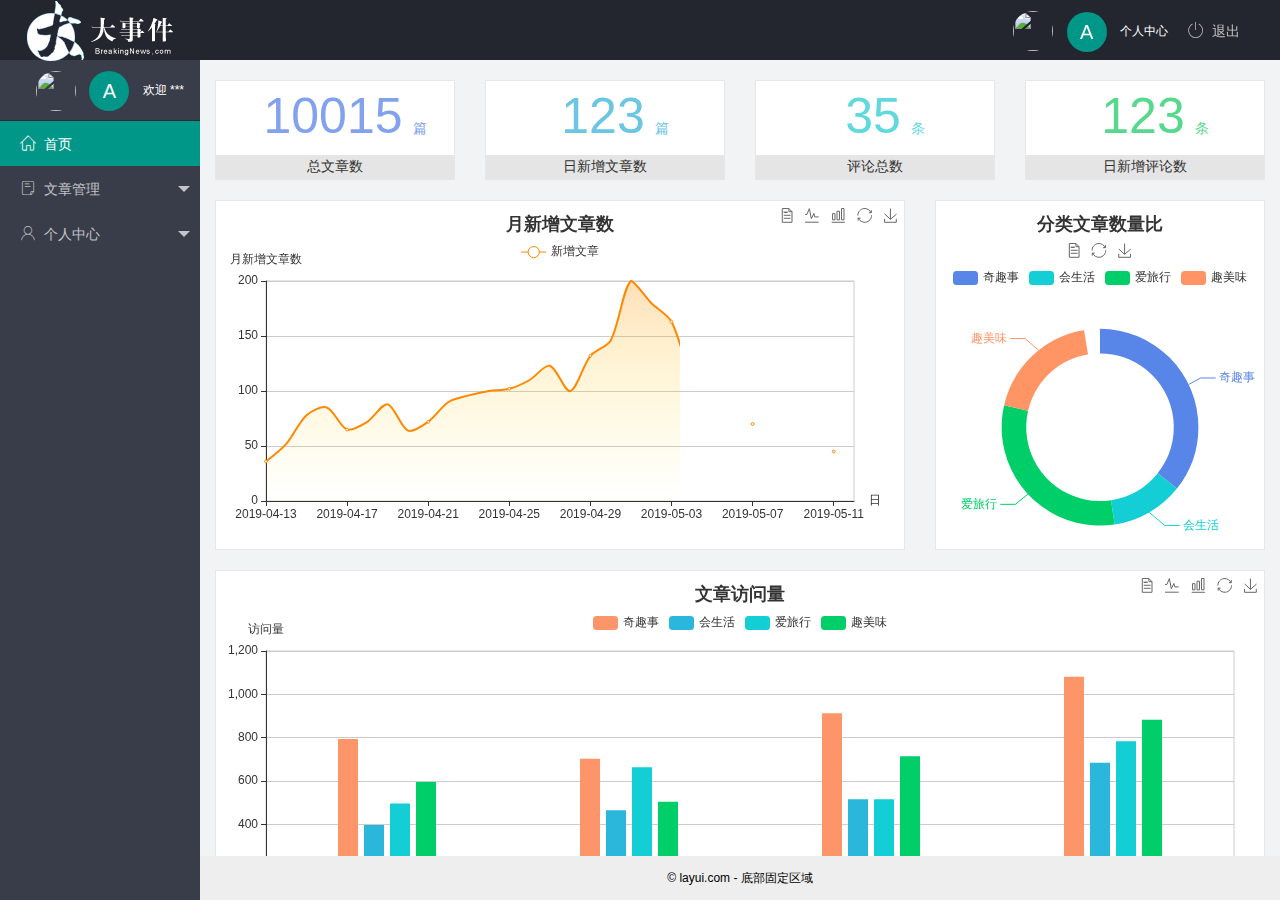
==== commit 56219c6d: "完成个人中心" ====
--- a/index.html
+++ b/index.html
@@ -5,7 +5,7 @@
     <meta charset="UTF-8">
     <meta name="viewport" content="width=device-width, initial-scale=1.0">
     <meta http-equiv="X-UA-Compatible" content="ie=edge">
-    <title>Document</title>
+    <title>后台主页</title>
     <!-- 导入 layui 的 css 文件 -->
     <link rel="stylesheet" href="/assets/lib/layui/css/layui.css">
     <!-- 导入第三方图标库 -->
@@ -29,9 +29,9 @@
                         个人中心
                     </div>
                     <dl class="layui-nav-child">
-                        <dd><a href="">基本资料</a></dd>
-                        <dd><a href="">更换头像</a></dd>
-                        <dd><a href="">重置密码</a></dd>
+                        <dd><a href="/uesr/user_info.html" target="fm">基本资料</a></dd>
+                        <dd><a href="/uesr/user_avatar.html" target="fm">更换头像</a></dd>
+                        <dd><a href="/uesr/user_pwd.html" target="fm">重置密码</a></dd>
                     </dl>
                 </li>
                 <li class="layui-nav-item">
@@ -63,9 +63,12 @@
                     <li class="layui-nav-item">
                         <a href="javascript:;"><span class="iconfont icon-user"></span>个人中心</a>
                         <dl class="layui-nav-child">
-                            <dd><a href="javascript:;"><i class="layui-icon layui-icon-app"></i>基本资料</a></dd>
-                            <dd><a href="javascript:;"><i class="layui-icon layui-icon-app"></i>更换头像</a></dd>
-                            <dd><a href="javascript:;"><i class="layui-icon layui-icon-app"></i>重置密码</a></dd>
+                            <dd><a href="/uesr/user_info.html" target="fm"><i
+                                        class="layui-icon layui-icon-app"></i>基本资料</a></dd>
+                            <dd><a href="/uesr/user_avatar.html" target="fm"> <i
+                                        class="layui-icon layui-icon-app"></i>更换头像</a></dd>
+                            <dd><a href="/uesr/user_pwd.html" target="fm"><i
+                                        class="layui-icon layui-icon-app"></i>重置密码</a></dd>
                         </dl>
                     </li>
                 </ul>
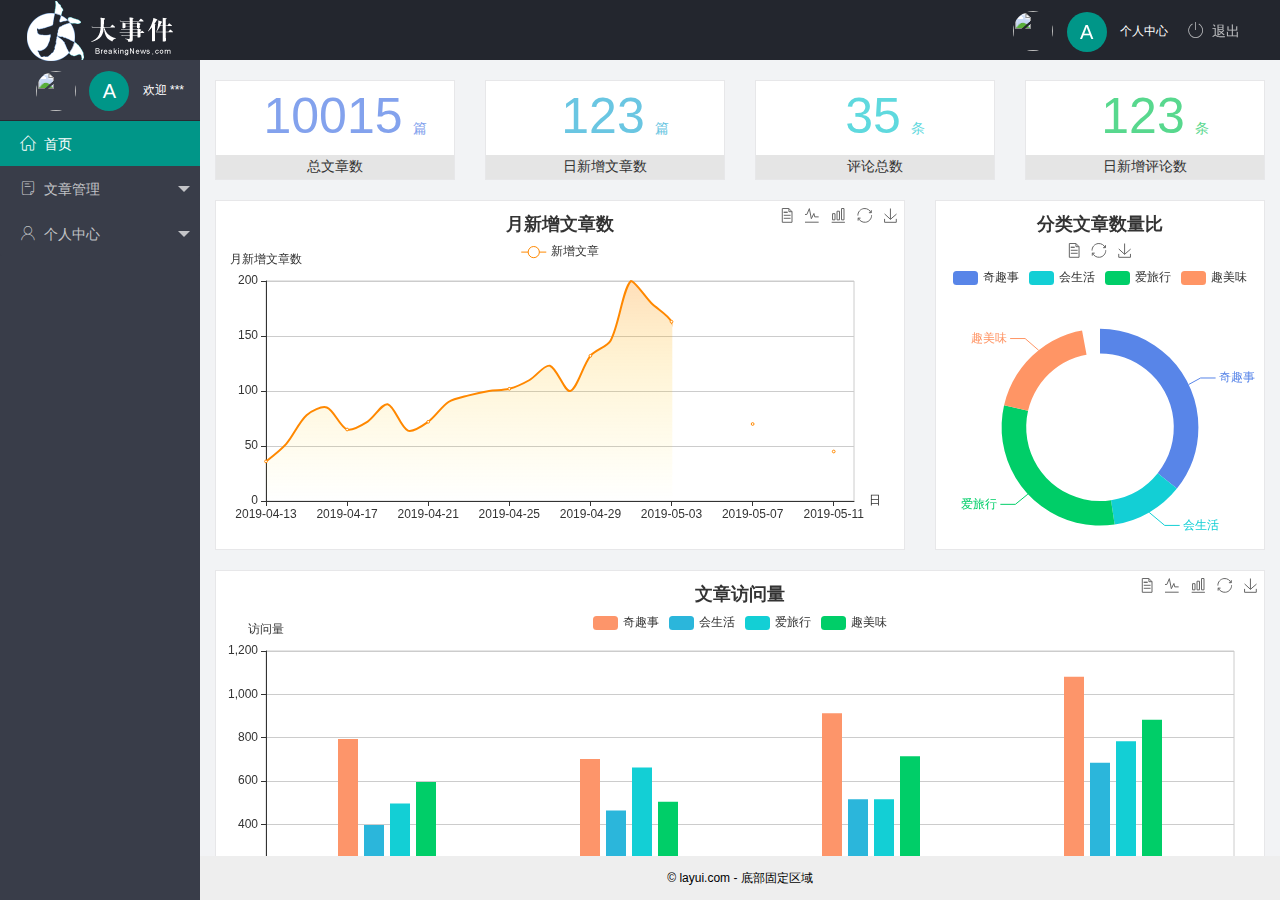
==== commit 14588ca8: "完成了文章管理" ====
--- a/index.html
+++ b/index.html
@@ -55,9 +55,9 @@
                     <li class="layui-nav-item">
                         <a class="" href="javascript:;"><span class="iconfont icon-16"></span>文章管理</a>
                         <dl class="layui-nav-child">
-                            <dd><a href="javascript:;"><i class="layui-icon layui-icon-app"></i>文章类别</a> </dd>
-                            <dd><a href="javascript:;"><i class="layui-icon layui-icon-app"></i>文章列表</a> </dd>
-                            <dd><a href="javascript:;"><i class="layui-icon layui-icon-app"></i>发布文章</a> </dd>
+                            <dd><a href="/article/art_cate.html" target="fm"><i class="layui-icon layui-icon-app"></i>文章类别</a> </dd>
+                            <dd><a href="/article/art_list.html" target="fm"><i class="layui-icon layui-icon-app"></i>文章列表</a> </dd>
+                            <dd><a href="/article/art_pub.html" target="fm"><i class="layui-icon layui-icon-app"></i>发布文章</a> </dd>
                         </dl>
                     </li>
                     <li class="layui-nav-item">
